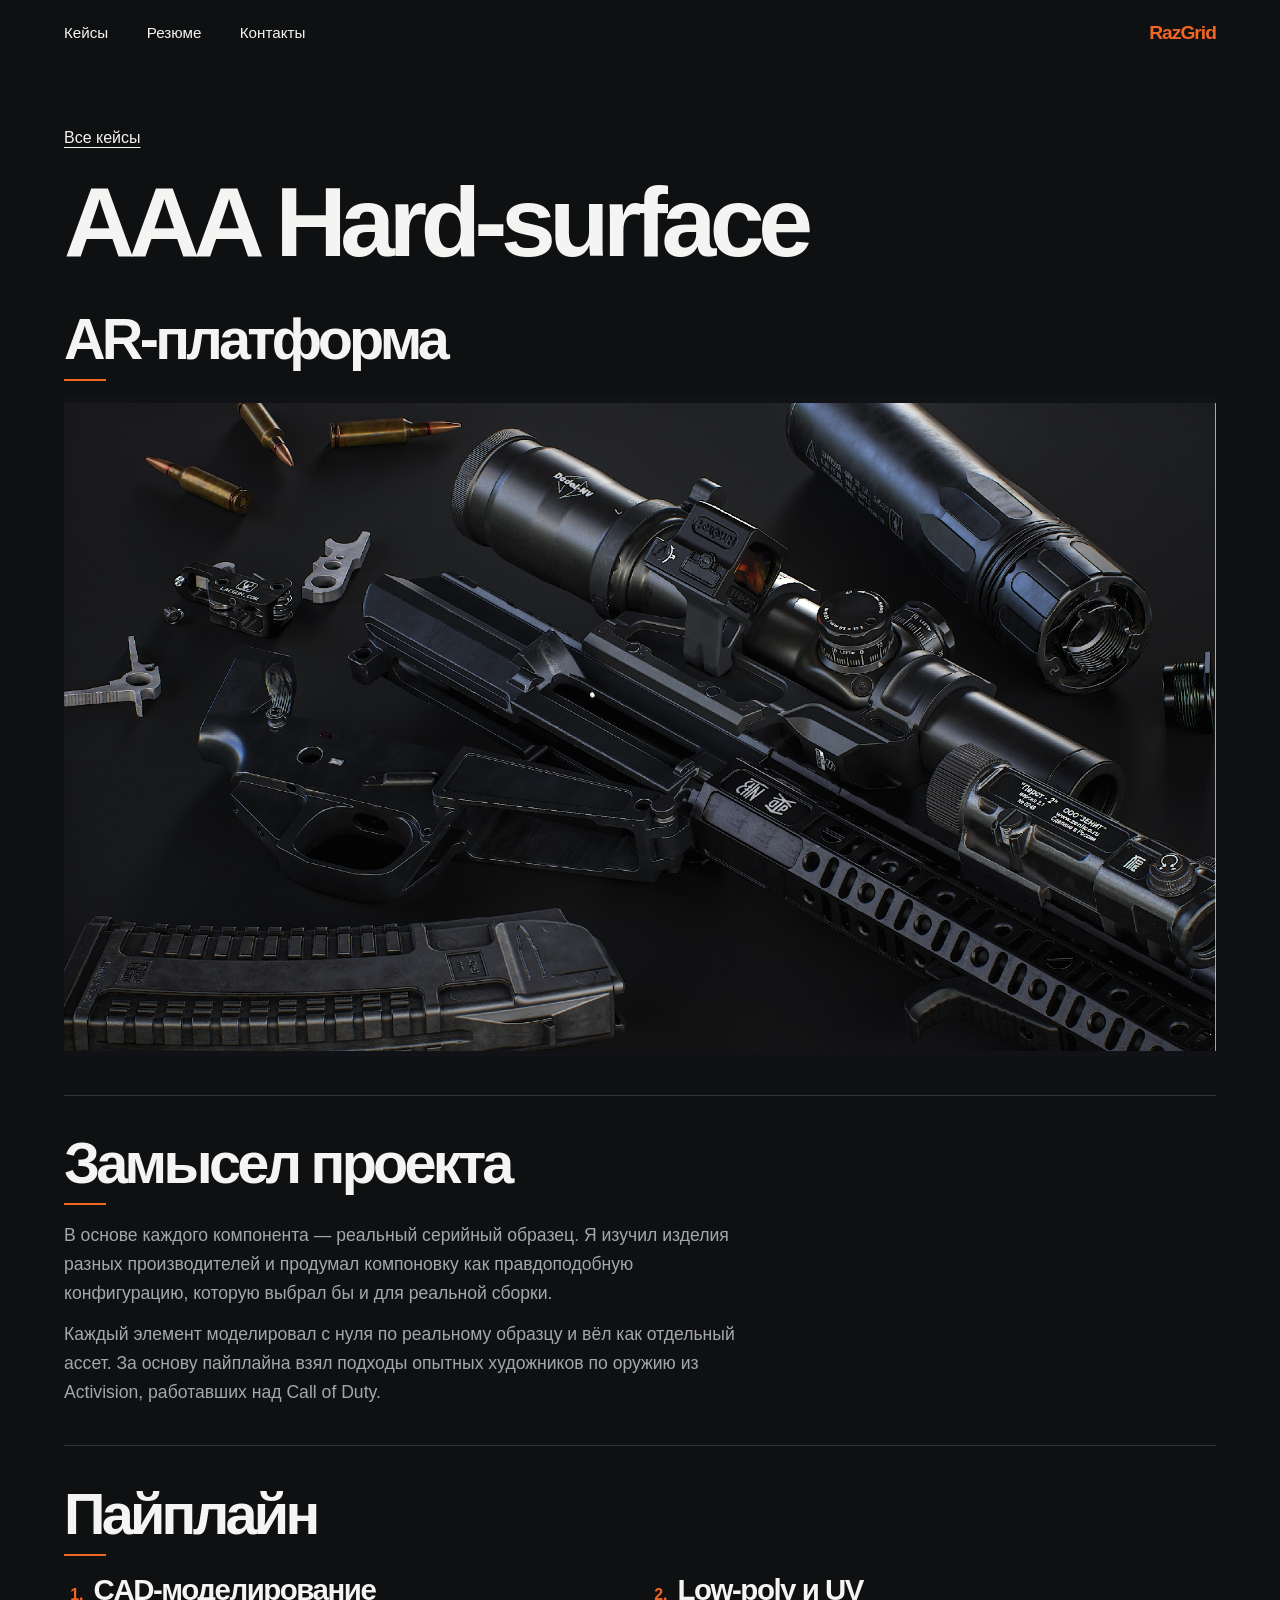
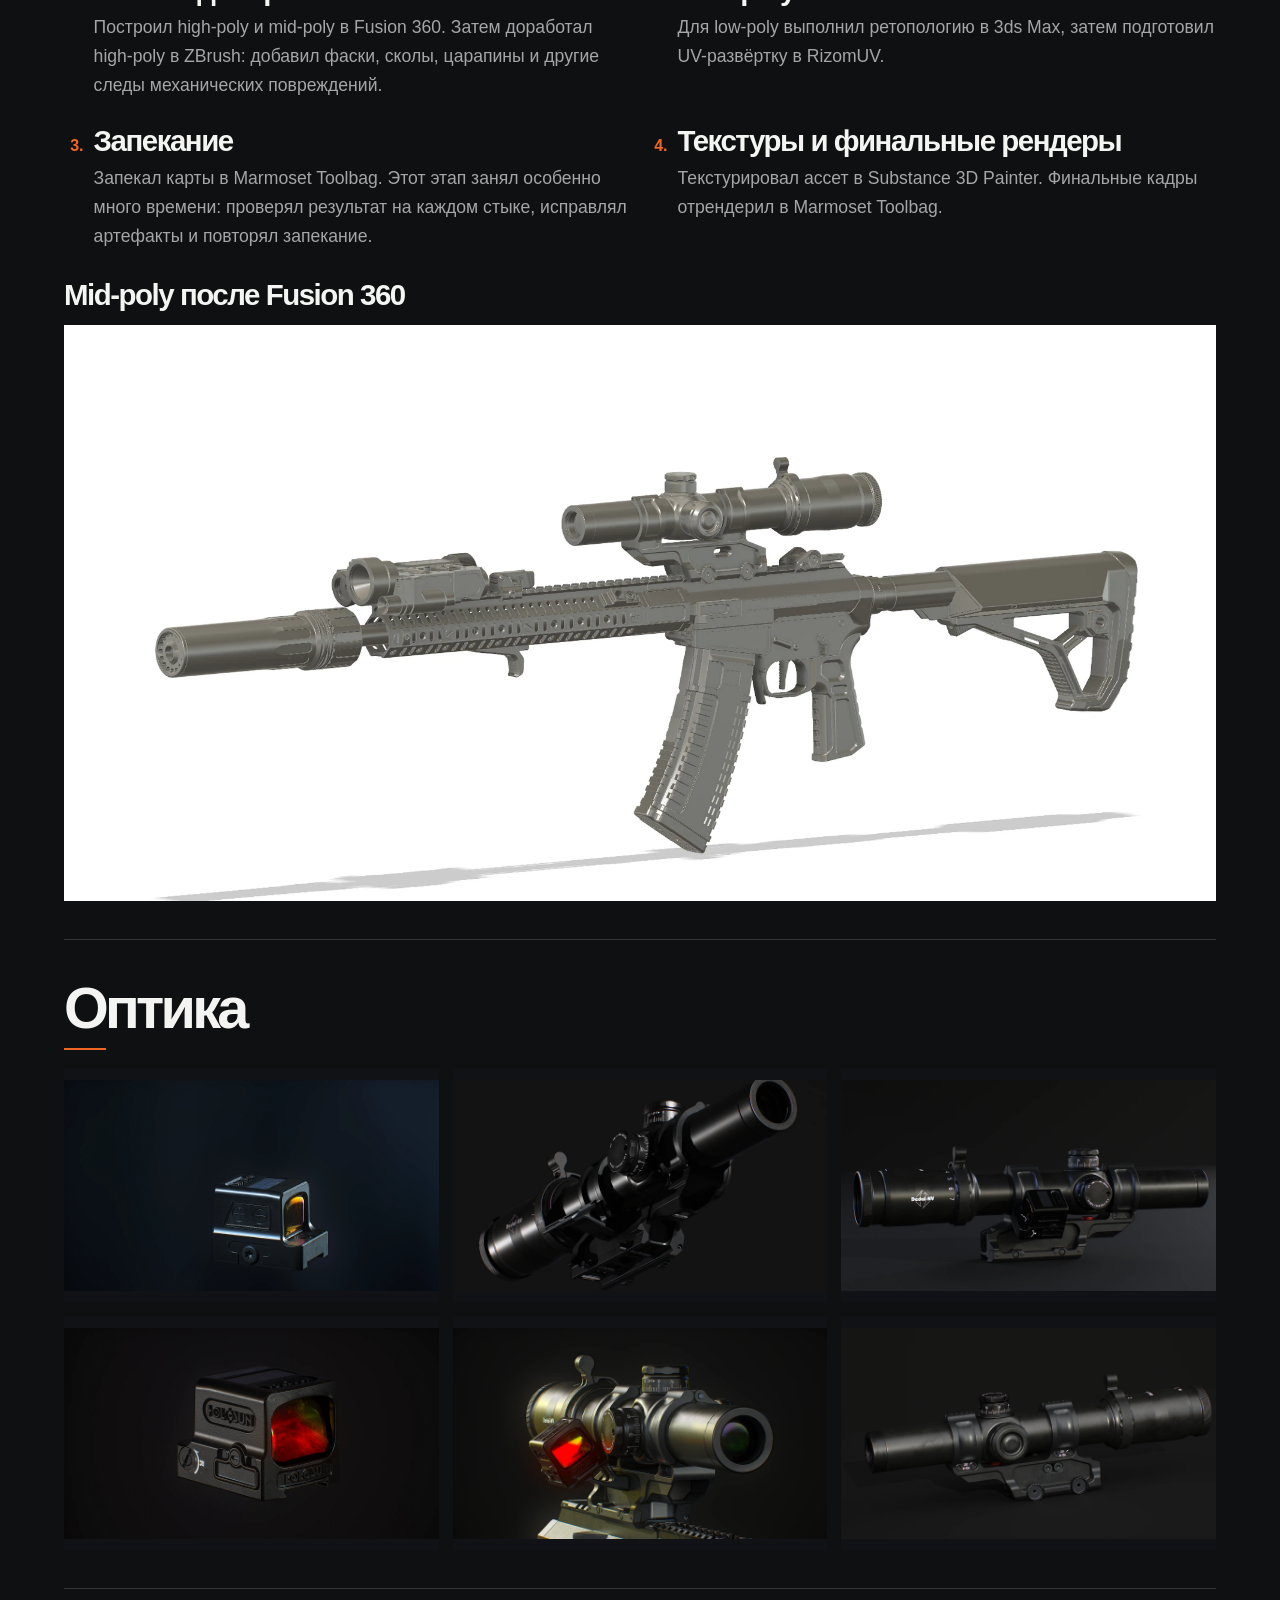
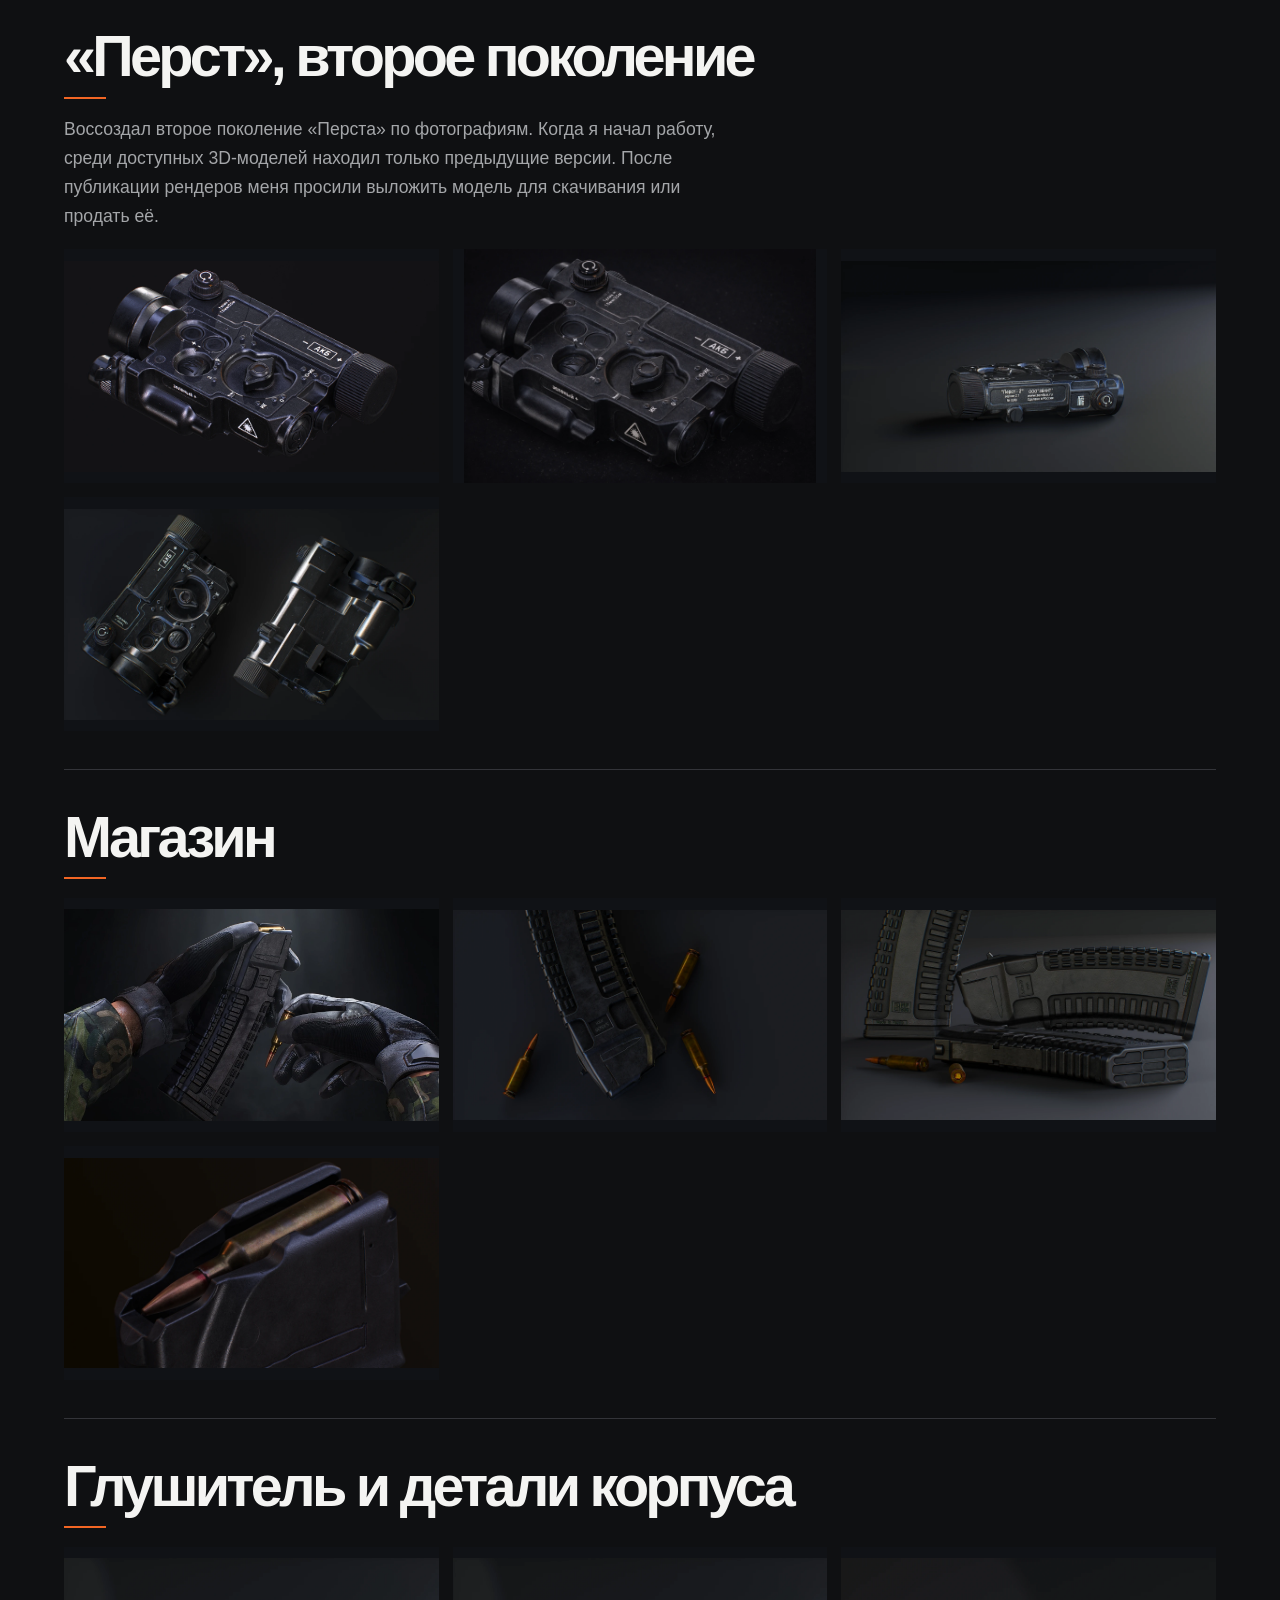
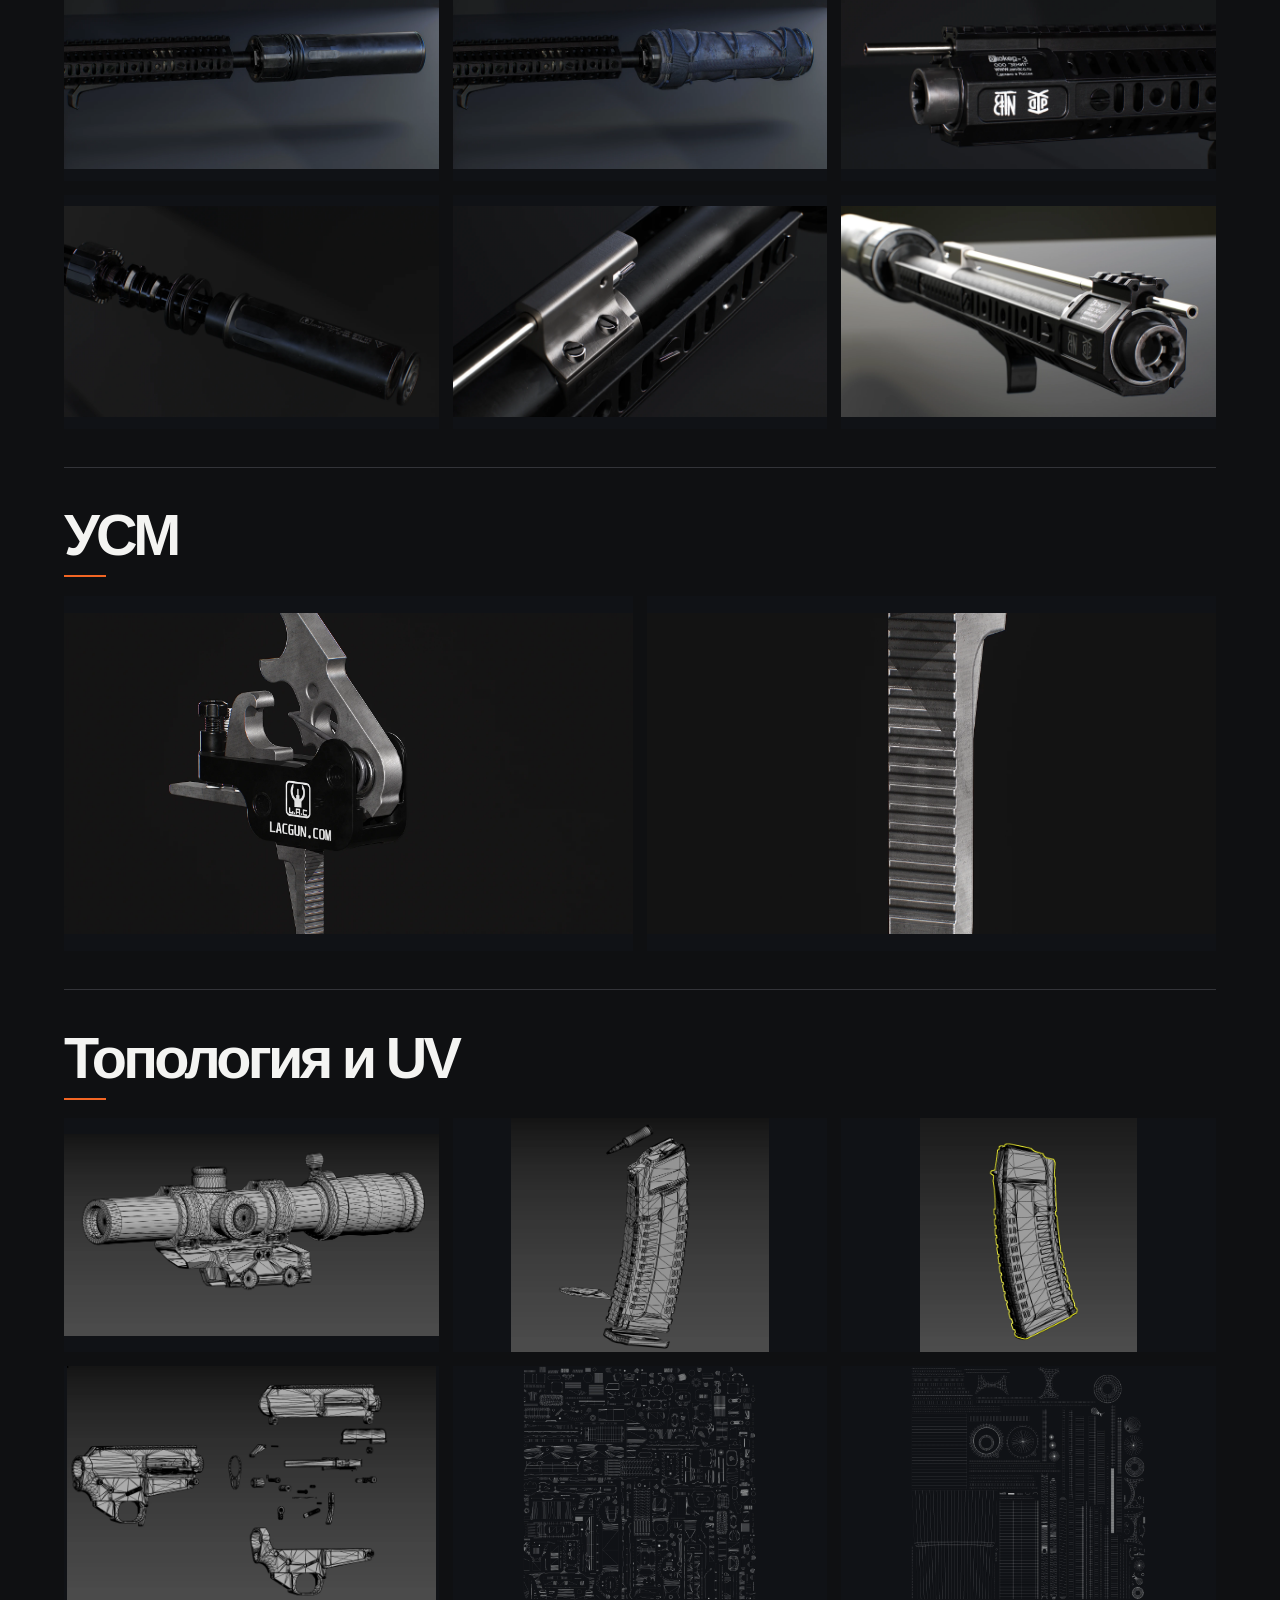
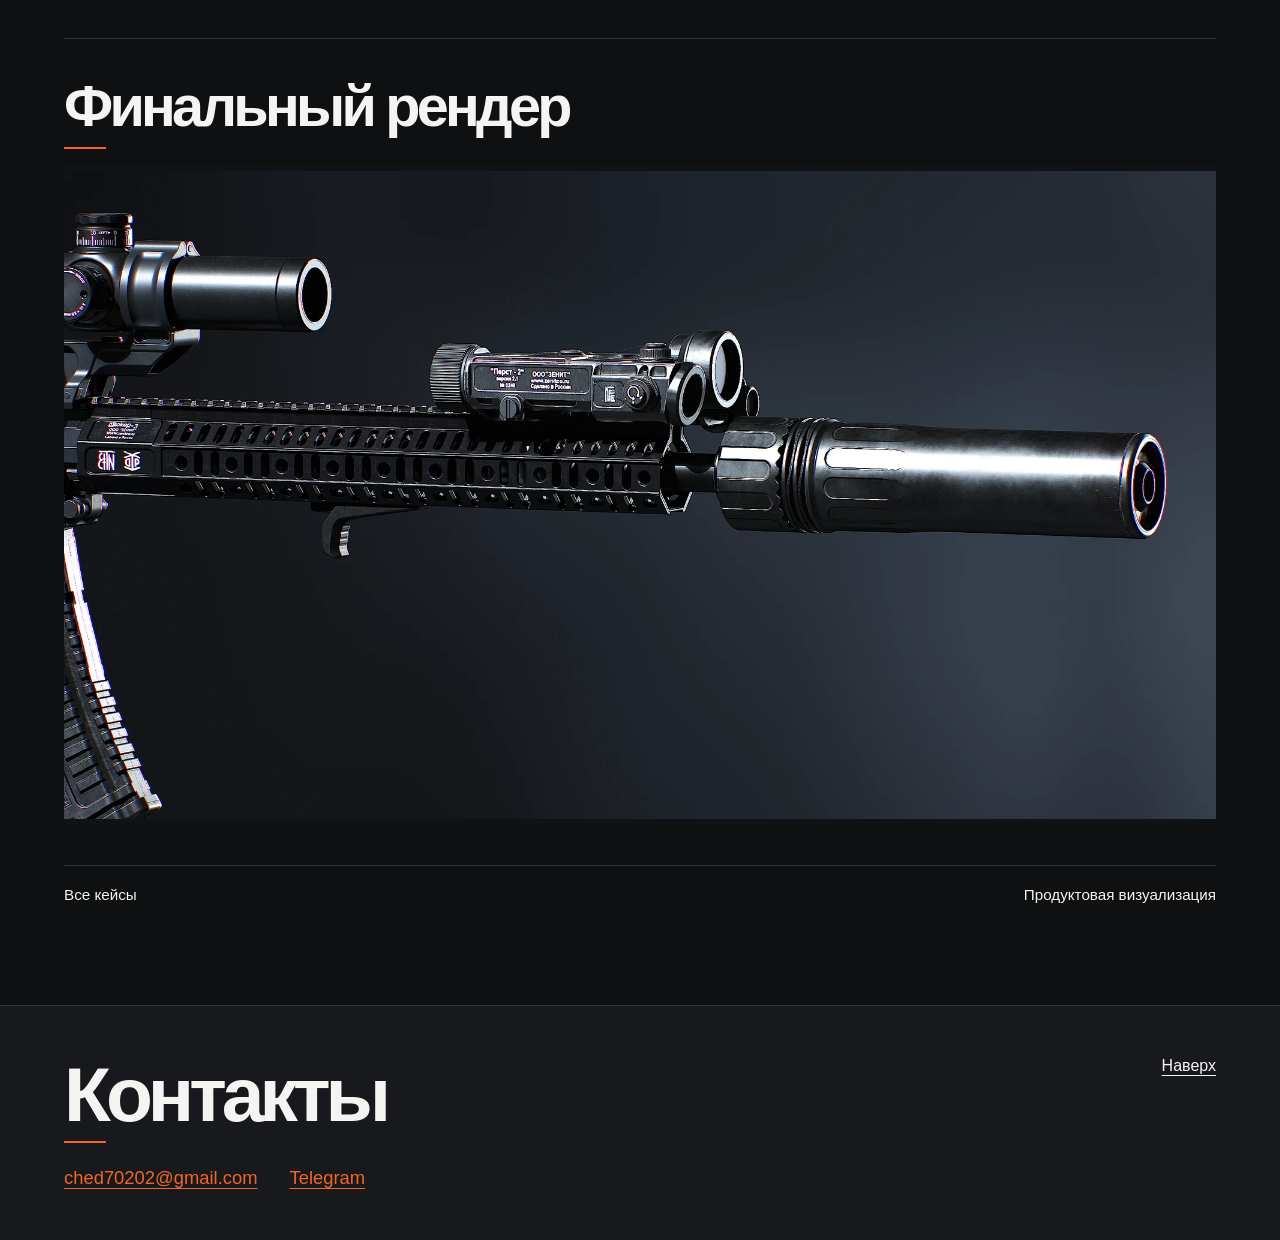
==== aaa-hard-surface.html @ 5dadb6b8 "Publish RazGrid portfolio" ====
<!doctype html>
<html lang="ru">
<head>
<meta charset="utf-8">
<meta name="viewport" content="width=device-width,initial-scale=1">
<title>AAA Hard-surface — Портфолио</title>
<meta name="description" content="AR-платформа и «Перст». CAD-моделирование, ретопология, запекание, текстуры и рендер.">
<meta name="theme-color" content="#0f1012">
<meta property="og:title" content="AAA Hard-surface — Портфолио">
<meta property="og:description" content="AR-платформа и «Перст». CAD-моделирование, ретопология, запекание, текстуры и рендер.">
<meta property="og:type" content="website">
<meta property="og:image" content="https://positivejake.github.io/raz-grid-portfolio/assets/hard-surface.webp">
<link rel="stylesheet" href="./styles.css?v=20261116-gallery">
<script defer src="./gallery.js?v=20261116-gallery"></script>
</head>
<body>
<a class="skip" href="#main">К содержимому</a>
<header class="top" id="top">
  <nav aria-label="Навигация"><a href="./#work">Кейсы</a><a href="./resume.html">Резюме</a><a href="./#contact">Контакты</a></nav>
  <a href="./" class="brand">RazGrid</a>
</header>
<main id="main" class="section inner-page aaa-case">
  <a class="back-link" href="./#work">Все кейсы</a>
  <h1 class="page-title">AAA Hard-surface</h1>
  <section class="case-project">
    <h2>AR-платформа</h2>
    <a class="case-cover" href="./assets/cover-original.png" data-zoom><img src="./assets/cover-original.png" alt="Общий рендер игрового ассета AR-платформы" width="2001" height="1125" fetchpriority="high"></a>
  </section>
  <section class="case-project aaa-copy">
    <h2>Замысел проекта</h2>
    <p>В основе каждого компонента — реальный серийный образец. Я изучил изделия разных производителей и продумал компоновку как правдоподобную конфигурацию, которую выбрал бы и для реальной сборки.</p>
    <p>Каждый элемент моделировал с нуля по реальному образцу и вёл как отдельный ассет. За основу пайплайна взял подходы опытных художников по оружию из Activision, работавших над Call of Duty.</p>
  </section>
  <section class="case-project aaa-copy">
    <h2>Пайплайн</h2>
    <ol class="aaa-pipeline">
      <li><h3>CAD-моделирование</h3><p>Построил high-poly и mid-poly в Fusion 360. Затем доработал high-poly в ZBrush: добавил фаски, сколы, царапины и другие следы механических повреждений.</p></li>
      <li><h3>Low-poly и UV</h3><p>Для low-poly выполнил ретопологию в 3ds Max, затем подготовил UV-развёртку в RizomUV.</p></li>
      <li><h3>Запекание</h3><p>Запекал карты в Marmoset Toolbag. Этот этап занял особенно много времени: проверял результат на каждом стыке, исправлял артефакты и повторял запекание.</p></li>
      <li><h3>Текстуры и финальные рендеры</h3><p>Текстурировал ассет в Substance 3D Painter. Финальные кадры отрендерил в Marmoset Toolbag.</p></li>
    </ol>
  <div class="aaa-stage">
    <h3>Mid-poly после Fusion 360</h3>
    <a href="./assets/aaa-midpoly.webp" class="case-cover" data-zoom><img src="./assets/aaa-midpoly.webp" width="1920" height="961" loading="lazy" alt="Mid-poly игрового ассета после моделирования в Fusion 360"></a>
  </div>
  </section>
  <section class="case-project aaa-gallery">
    <h2>Оптика</h2>
    <div class="aaa-frames">
      <a href="./assets/aaa-optic-detail.webp" data-zoom><img src="./assets/aaa-optic-detail.webp" width="1920" height="1080" loading="lazy" alt="Коллиматор крупным планом, ракурс со стороны кнопок"></a>
          <a href="./assets/aaa-03.webp" data-zoom><img src="./assets/aaa-03.webp" width="1600" height="900" loading="lazy" alt="Оптика в ракурсе три четверти"></a>
          <a href="./assets/aaa-04.webp" data-zoom><img src="./assets/aaa-04.webp" width="1600" height="900" loading="lazy" alt="Вид оптики сбоку"></a>
          <a href="./assets/aaa-05.webp" data-zoom><img src="./assets/aaa-05.webp" width="1600" height="900" loading="lazy" alt="Коллиматор крупным планом"></a>
          <a href="./assets/aaa-06.webp" data-zoom><img src="./assets/aaa-06.webp" width="1600" height="900" loading="lazy" alt="Оптика на модели"></a>
          <a href="./assets/aaa-07.webp" data-zoom><img src="./assets/aaa-07.webp" width="1600" height="900" loading="lazy" alt="Противоположная сторона оптики"></a>
    </div>
  </section>
  <section class="case-project aaa-gallery">
    <h2>«Перст», второе поколение</h2>
    <p>Воссоздал второе поколение «Перста» по фотографиям. Когда я начал работу, среди доступных 3D-моделей находил только предыдущие версии. После публикации рендеров меня просили выложить модель для скачивания или продать её.</p>
    <div class="aaa-frames">
      <a href="./assets/aaa-perst-detail.webp" data-zoom><img src="./assets/aaa-perst-detail.webp" width="1920" height="1080" loading="lazy" alt="«Перст» второго поколения крупным планом"></a>
          <a href="./assets/aaa-13.webp" data-zoom><img src="./assets/aaa-13.webp" width="1536" height="1024" loading="lazy" alt="Крупный план прибора «Перст»"></a>
          <a href="./assets/aaa-11.webp" data-zoom><img src="./assets/aaa-11.webp" width="1600" height="900" loading="lazy" alt="Общий вид прибора «Перст»"></a>
          <a href="./assets/aaa-12.webp" data-zoom><img src="./assets/aaa-12.webp" width="1600" height="900" loading="lazy" alt="Два ракурса прибора «Перст»"></a>
    </div>
  </section>
  <section class="case-project aaa-gallery">
    <h2>Магазин</h2>
    <div class="aaa-frames">
          <a href="./assets/aaa-14.webp" data-zoom><img src="./assets/aaa-14.webp" width="1360" height="768" loading="lazy" alt="Магазин в игровом ракурсе"></a>
          <a href="./assets/aaa-15.webp" data-zoom><img src="./assets/aaa-15.webp" width="1600" height="900" loading="lazy" alt="Магазин в предметном ракурсе"></a>
          <a href="./assets/aaa-16.webp" data-zoom><img src="./assets/aaa-16.webp" width="1600" height="900" loading="lazy" alt="Несколько ракурсов магазина"></a>
          <a href="./assets/aaa-17.webp" data-zoom><img src="./assets/aaa-17.webp" width="1600" height="900" loading="lazy" alt="Крупный план верхней части магазина"></a>
    </div>
  </section>
  <section class="case-project aaa-gallery">
    <h2>Глушитель и детали корпуса</h2>
    <div class="aaa-frames">
          <a href="./assets/aaa-20.webp" data-zoom><img src="./assets/aaa-20.webp" width="1600" height="900" loading="lazy" alt="Рендер глушителя"></a>
          <a href="./assets/aaa-21.webp" data-zoom><img src="./assets/aaa-21.webp" width="1600" height="900" loading="lazy" alt="Глушитель с тканевым чехлом"></a>
          <a href="./assets/aaa-22.webp" data-zoom><img src="./assets/aaa-22.webp" width="1600" height="900" loading="lazy" alt="Детали цевья и маркировка"></a>
          <a href="./assets/aaa-23.webp" data-zoom><img src="./assets/aaa-23.webp" width="1600" height="900" loading="lazy" alt="Детали глушителя крупным планом"></a>
          <a href="./assets/aaa-24.webp" data-zoom><img src="./assets/aaa-24.webp" width="1600" height="900" loading="lazy" alt="Фаски и крепёж"></a>
          <a href="./assets/aaa-25.webp" data-zoom><img src="./assets/aaa-25.webp" width="1600" height="900" loading="lazy" alt="Передняя часть модели"></a>
    </div>
  </section>
  <section class="case-project aaa-gallery">
    <h2>УСМ</h2>
    <div class="aaa-frames">
      <a href="./assets/aaa-usm.webp" data-zoom><img src="./assets/aaa-usm.webp" width="1920" height="1080" loading="lazy" alt="Финальный рендер 3D-модели УСМ"></a>
      <a href="./assets/aaa-usm-detail.webp" data-zoom><img src="./assets/aaa-usm-detail.webp" width="1920" height="1080" loading="lazy" alt="Макрорендер поверхности 3D-модели УСМ"></a>
    </div>
  </section>
  <section class="case-project aaa-gallery">
    <h2>Топология и UV</h2>
    <div class="aaa-frames">
          <a href="./assets/aaa-08.webp" data-zoom><img src="./assets/aaa-08.webp" width="1600" height="862" loading="lazy" alt="Сетка оптики"></a>
          <a href="./assets/aaa-18.webp" data-zoom><img src="./assets/aaa-18.webp" width="1256" height="1145" loading="lazy" alt="Сетка магазина сбоку"></a>
          <a href="./assets/aaa-19.webp" data-zoom><img src="./assets/aaa-19.webp" width="1048" height="1136" loading="lazy" alt="Сетка магазина в другом ракурсе"></a>
          <a href="./assets/aaa-26.webp" data-zoom><img src="./assets/aaa-26.webp" width="1600" height="1016" loading="lazy" alt="Сетка корпуса и отдельных деталей"></a>
          <a href="./assets/aaa-09.webp" data-zoom><img src="./assets/aaa-09.webp" width="1600" height="1600" loading="lazy" alt="UV-атлас модели"></a>
          <a href="./assets/aaa-10.webp" data-zoom><img src="./assets/aaa-10.webp" width="1600" height="1600" loading="lazy" alt="Второй вид UV-развёртки"></a>
    </div>
  </section>
  <section class="case-project">
    <h2>Финальный рендер</h2>
    <a href="./assets/aaa-final.webp" class="case-cover" data-zoom><img src="./assets/aaa-final.webp" width="1920" height="1080" loading="lazy" alt="Финальный рендер AR-платформы в сборе"></a>
  </section>
      <nav class="case-pagination" aria-label="Другие кейсы"><a href="./#work">Все кейсы</a><a href="./product-visualization.html">Продуктовая визуализация</a></nav>
    </main>
<footer id="contact">
  <div class="footer-inner">
    <h2>Контакты</h2>
    <div class="contact-links"><a href="mailto:ched70202@gmail.com">ched70202@gmail.com</a><a href="https://t.me/Raz_Grid">Telegram</a></div>
    <a class="to-top" href="#top">Наверх</a>
  </div>
</footer>
<dialog id="viewer" aria-label="Просмотр работы">
  <form method="dialog"><button type="submit" aria-label="Закрыть" autofocus>×</button></form>
  <img alt="">
  <div class="viewer-controls" role="group" aria-label="Листание изображений">
    <button type="button" data-viewer-step="-1" aria-label="Предыдущее изображение"><span aria-hidden="true">←</span></button>
    <output class="viewer-count" aria-live="polite" aria-atomic="true"></output>
    <button type="button" data-viewer-step="1" aria-label="Следующее изображение"><span aria-hidden="true">→</span></button>
  </div>
</dialog>
</body>
</html>
---- styles.css ----
@font-face{font-family:Inter;src:local("Inter")}
:root{--ink:#0f1012;--paper:#f4f4f2;--line:#333439;--signal:#f26624;--signal-hover:#ff854e;--muted:#a4a6a9;--panel:#18191c;--max:1390px}
*,*::before,*::after{box-sizing:border-box}
html{scroll-behavior:smooth}
body{margin:0;background:var(--ink);color:var(--paper);font-family:Inter,Arial,sans-serif}
h1,h2,h3,p,figure,dl,dd{margin:0}
a{color:inherit;text-underline-offset:.22em}
a:hover{text-decoration-thickness:2px}
:focus-visible{outline:3px solid var(--signal);outline-offset:5px}
img{display:block;max-width:100%}
.skip{position:absolute;z-index:5;top:1rem;left:1rem;padding:1rem;background:var(--signal);color:var(--ink);transform:translateY(-200%)}
.skip:focus{transform:none}
.top{max-width:var(--max);margin:auto;padding:1.35rem clamp(1rem,5vw,5rem);display:flex;align-items:center;justify-content:space-between;gap:1rem}
.brand{text-decoration:none;font-size:1.2rem;font-weight:900;letter-spacing:-.05em;white-space:nowrap}
.brand{color:var(--signal)}
nav{display:flex;gap:clamp(.8rem,3vw,2.6rem);font-size:.95rem}
nav a{text-decoration:none}
nav a:hover{text-decoration:underline}
.hero{position:relative;isolation:isolate;display:grid;align-items:end;min-height:clamp(510px,53vw,740px);background:#1c1d1b;color:white;overflow:hidden}
.hero img{position:absolute;z-index:-2;width:100%;height:100%;object-fit:cover;object-position:center 35%}
.hero::after{content:"";position:absolute;inset:0;z-index:-1;background:linear-gradient(90deg,#101210 2%,#101210ed 20%,#10121030 57%,transparent 80%)}
.hero-content{width:100%;max-width:var(--max);margin:auto auto 0;padding:3.5rem clamp(1rem,5vw,5rem)}
h1{font-size:clamp(4.5rem,11vw,10rem);line-height:.82;letter-spacing:-.08em;font-weight:900}
.hero p{margin-top:1.7rem;font-size:clamp(1.15rem,2vw,1.55rem);line-height:1.4;color:#e5e9e0}
.cta{display:inline-flex;align-items:center;padding:.8rem 1.05rem;background:var(--signal);color:var(--ink);font-weight:700;text-decoration:none}
.cta:hover{background:var(--signal-hover)}
.section{max-width:var(--max);padding:clamp(3.5rem,8vw,7rem) clamp(1rem,5vw,5rem);margin:auto}
h2::after{content:"";display:block;width:2.6rem;height:2px;margin-top:.6rem;background:var(--signal)}
h2{font-size:clamp(2.6rem,6vw,6rem);font-weight:900;line-height:.97;letter-spacing:-.065em}
.work-grid{display:grid;grid-template-columns:repeat(2,minmax(0,1fr));gap:2.6rem 1.3rem;margin-top:2.3rem}
.wide{grid-column:1/-1}
.project summary{cursor:pointer;list-style:none}
summary::-webkit-details-marker{display:none}
.art{overflow:hidden;background:#101216;aspect-ratio:16/10}
.art img{width:100%;height:100%;object-fit:cover;transition:transform .35s ease}
summary:hover .art img{transform:scale(1.035)}
.wide .art{aspect-ratio:2.35}
.product img{object-fit:contain}
.reconstruction img{object-position:50% 49%}
.project-name{display:flex;gap:1rem;align-items:center;justify-content:space-between;padding:1rem 0 .95rem;border-bottom:1px solid var(--line)}
h3{font-size:clamp(1.55rem,3.3vw,3.1rem);letter-spacing:-.05em;line-height:1.05}
.project-name p{margin-top:.45rem;color:var(--muted);line-height:1.35}
.plus{display:grid;place-items:center;flex:none;width:2.55rem;height:2.55rem;border:1px solid var(--ink);border-radius:50%;font-size:1.6rem}
.plus::before{content:"+"}
details[open] .plus::before{content:"−"}
summary:hover .plus{background:var(--signal)}
.project-body{padding-top:1.2rem}
.project-body>p{max-width:64ch;line-height:1.65}
.frames{display:grid;grid-template-columns:repeat(auto-fit,minmax(min(100%,180px),1fr));gap:1rem;margin-top:1rem}
.frames img{width:100%;height:190px;object-fit:contain;background:#101216}
.frames a{display:block}
figcaption{font-size:.86rem;line-height:1.4;color:var(--muted);margin-top:.45rem}
.about{border-top:1px solid var(--line);display:grid;grid-template-columns:1fr 1.35fr;gap:2rem}
.intro{font-size:clamp(1.2rem,2vw,1.7rem);line-height:1.4;max-width:37ch}
dl{margin-top:1.6rem}
dl div{display:grid;grid-template-columns:minmax(7rem,.7fr) 1.7fr;gap:1rem;padding:1rem 0;border-top:1px solid var(--line);line-height:1.5}
dt{font-weight:700}
dd{color:var(--muted)}
footer{background:var(--panel);color:var(--paper);border-top:1px solid var(--line)}
.footer-inner{max-width:var(--max);margin:auto;padding:3.2rem clamp(1rem,5vw,5rem);display:grid;gap:1.5rem;grid-template-columns:1fr auto;align-items:start}
.contact-links{grid-column:1;grid-row:2;display:flex;flex-wrap:wrap;gap:1rem 2rem}
.contact-links a{color:var(--signal);font-size:1.15rem}
.to-top{grid-column:2;grid-row:1}
dialog{position:fixed;padding:clamp(.55rem,2vw,1rem);background:var(--ink);border:1px solid var(--line);color:var(--paper);width:min(96vw,1200px);max-width:none;max-height:96dvh}
dialog::backdrop{background:#000d}
dialog img{margin:auto;width:100%;height:auto;max-height:min(76vh,calc(96dvh - 8.25rem));object-fit:contain}
dialog form{display:flex;justify-content:flex-end;margin-bottom:.55rem}
dialog button{display:grid;place-items:center;min-width:2.75rem;min-height:2.75rem;border:1px solid var(--line);background:var(--panel);color:var(--paper);font:inherit;font-size:1.45rem;line-height:1;cursor:pointer}
dialog button:hover{background:var(--signal);color:var(--ink)}
.viewer-controls{display:flex;justify-content:center;align-items:center;gap:clamp(.65rem,3vw,1.2rem);margin-top:.65rem}
.viewer-controls[hidden]{display:none}
.viewer-count{min-width:4.5ch;text-align:center;color:var(--muted);font-variant-numeric:tabular-nums}
@media(max-width:730px){
 .hero{min-height:620px}
 .hero img{object-position:53% 50%}
 .hero::after{background:linear-gradient(0deg,#101210 3%,#101210da 44%,#10121022 85%)}
 .hero-content{padding-bottom:2rem}
 .work-grid,.about{grid-template-columns:1fr}
 .wide .art{aspect-ratio:16/10}
}
@media(max-width:420px){nav{font-size:.83rem;gap:.65rem}.brand{font-size:1rem}.hero{min-height:550px}.footer-inner{grid-template-columns:1fr}.to-top{grid-column:1;grid-row:3}.frames img{height:165px}}
@media(prefers-reduced-motion:reduce){html{scroll-behavior:auto}.art img{transition:none}}


/* Case index and dedicated pages */
.hero img{object-position:center 45%}
.hero::after{background:linear-gradient(90deg,#101210e8,#10121080 40%,transparent 78%),linear-gradient(0deg,#10121088,transparent 68%)}
.case-links{list-style:none;margin:2.1rem 0 0;padding:0;border-top:1px solid var(--line)}
.case-links li>a{display:block;padding:1.25rem 0;border-bottom:1px solid var(--line);text-decoration:none}
.case-links li>a:hover{background:var(--panel)}
.case-links strong{display:block;font-size:clamp(1.45rem,3vw,2.8rem);line-height:1.1;letter-spacing:-.05em}
.case-links div>span{display:block;color:var(--muted);line-height:1.4;margin-top:.45rem}
.resume-link{display:inline-flex;background:var(--panel);color:var(--signal);border:1px solid var(--line);text-decoration:none;padding:.8rem 1.1rem;font-weight:700}
.resume-link:hover{background:var(--signal);color:var(--ink)}
.inner-page{padding-top:clamp(2rem,5vw,4.8rem);min-height:55vh}
.back-link{display:inline-block;margin-bottom:1.6rem}
.page-title{font-size:clamp(2.7rem,7.7vw,7rem);line-height:1;letter-spacing:-.065em;overflow-wrap:anywhere}
.case-project{margin-top:2.35rem}
.case-project+.case-project{border-top:1px solid var(--line);padding-top:2.35rem}
.case-project h2,.resume-about h2{font-size:clamp(1.85rem,4.5vw,4rem);line-height:1.05;margin-bottom:1rem}
.case-cover{background:#101216;display:grid;place-items:center}
.case-cover img{width:100%;height:min(62vw,660px);min-height:220px;object-fit:contain}
.case-copy>p,.pending{line-height:1.6;max-width:70ch;font-size:1.13rem;margin:1.25rem 0}
.case-copy .frames{grid-template-columns:repeat(auto-fit,minmax(min(100%,220px),1fr));margin-top:1.4rem}
.case-copy .frames img{height:230px}
.case-pagination{justify-content:space-between;align-items:flex-start;border-top:1px solid var(--line);margin-top:2.5rem;padding-top:1.25rem}
.case-pagination a:last-child{text-align:right}
.resume-subtitle{font-size:1.25rem;color:var(--muted);margin-top:1rem}
.resume-about{margin-top:2rem;padding-top:1.5rem}
@media(max-width:730px){.hero img{object-position:60% center}.hero::after{background:linear-gradient(0deg,#101210e8 3%,#101210bd 36%,#1012101a 80%)}}


/* AAA Hard-surface case */
.aaa-copy p,.aaa-gallery>p{max-width:70ch;line-height:1.65;color:var(--muted);margin:.75rem 0 0;font-size:1.1rem}
.aaa-pipeline{display:grid;grid-template-columns:repeat(2,minmax(0,1fr));gap:1.4rem 2.5rem;margin:0;padding-left:1.5rem}
.aaa-pipeline li{padding-left:.35rem}
.aaa-pipeline li::marker{color:var(--signal);font-weight:700}
.aaa-pipeline h3{font-size:clamp(1.3rem,2.3vw,1.85rem);line-height:1.2}
.aaa-pipeline p{margin-top:.4rem}
.aaa-frames{display:grid;grid-template-columns:repeat(auto-fit,minmax(min(100%,290px),1fr));gap:.85rem;margin-top:1.15rem}
.aaa-frames a{display:grid;aspect-ratio:16/10;background:#101216}
.aaa-frames img{width:100%;height:100%;min-height:0;object-fit:contain}
@media(max-width:660px){.aaa-pipeline{grid-template-columns:1fr}}

.aaa-stage{margin-top:1.8rem}
.aaa-stage h3{font-size:clamp(1.3rem,2.3vw,1.85rem);margin-bottom:.85rem}
.aaa-stage .case-cover img{height:auto;min-height:0;max-height:660px}


/* Product visualization */
.product-intro{display:grid;grid-template-columns:minmax(0,1fr) minmax(0,1.2fr);align-items:center;gap:clamp(1rem,4vw,4rem)}
.product-intro .product-role{color:var(--signal);font-weight:700}
.product-lead a,.product-ai a{display:block;background:var(--panel)}
.product-lead img,.product-ai img{width:100%;height:auto;max-height:640px;object-fit:contain}
.product-case .product-frames img{height:auto;max-height:420px}
.product-frames a{display:grid;place-items:center;background:var(--panel)}
.product-cutouts a{background:var(--paper)}
.product-interiors{align-items:center}
.product-ai{max-width:590px;margin-top:1.4rem}
@media(max-width:700px){.product-intro{grid-template-columns:1fr}}


/* Senior 3D Artist test */
.lamp-spec{display:grid;grid-template-columns:repeat(2,minmax(0,1fr));gap:0 2rem;margin-top:1rem}
.lamp-case .lamp-frames img{height:clamp(190px,24vw,320px)}
.lamp-frames a{background:var(--panel)}
@media(max-width:730px){.lamp-spec{grid-template-columns:1fr}}


/* Engineering case */
.engineering-intro{max-width:67ch;margin:1.25rem 0 0;color:var(--muted);font-size:clamp(1.08rem,1.9vw,1.35rem);line-height:1.6}
.engineering-case .engineering-frames{grid-template-columns:repeat(2,minmax(0,1fr))}
.engineering-frames a{background:#f5f6f8;display:grid;align-items:center;aspect-ratio:2/1}
.engineering-case .engineering-frames img{width:100%;height:100%}
@media(max-width:660px){.engineering-case .engineering-frames{grid-template-columns:1fr}}


/* Small game projects */
.case-copy .project-samples{grid-template-columns:repeat(2,minmax(0,1fr))}
.case-copy .project-samples a{display:grid;place-items:center;background:var(--panel)}
.case-copy .project-samples img{height:auto;aspect-ratio:16/10;background:transparent}
.case-copy .project-samples a:first-child{grid-column:1/-1}
.case-copy .project-samples a:first-child img{aspect-ratio:16/9;max-height:650px}
@media(max-width:620px){.case-copy .project-samples{grid-template-columns:1fr}}


.hero-actions{display:flex;flex-wrap:wrap;align-items:stretch;gap:.75rem;margin-top:1.8rem}
.hero-actions .resume-link{align-items:center}
.resume-entry{padding:1.25rem 0;border-top:1px solid var(--line)}
.resume-entry h3{font-size:clamp(1.45rem,3vw,2.15rem)}
.resume-entry p{max-width:70ch;line-height:1.6;margin:.5rem 0}
.resume-entry .resume-period{color:var(--muted)}
.resume-entry a{color:var(--signal)}
.resume-skills div{grid-template-columns:minmax(8rem,1fr) 3fr}
@media(max-width:560px){.resume-skills div{grid-template-columns:1fr;gap:.35rem}}

.resume-header{display:grid;grid-template-columns:minmax(0,1fr) minmax(180px,290px);align-items:center;gap:clamp(1rem,4vw,3rem)}
.resume-portrait{position:relative;aspect-ratio:4/5;overflow:hidden;background:var(--panel)}
.resume-portrait img{width:100%;height:100%;object-fit:cover}
@media(max-width:680px){
  .resume-header{grid-template-columns:1fr}
  .resume-portrait{width:min(100%,250px)}
}
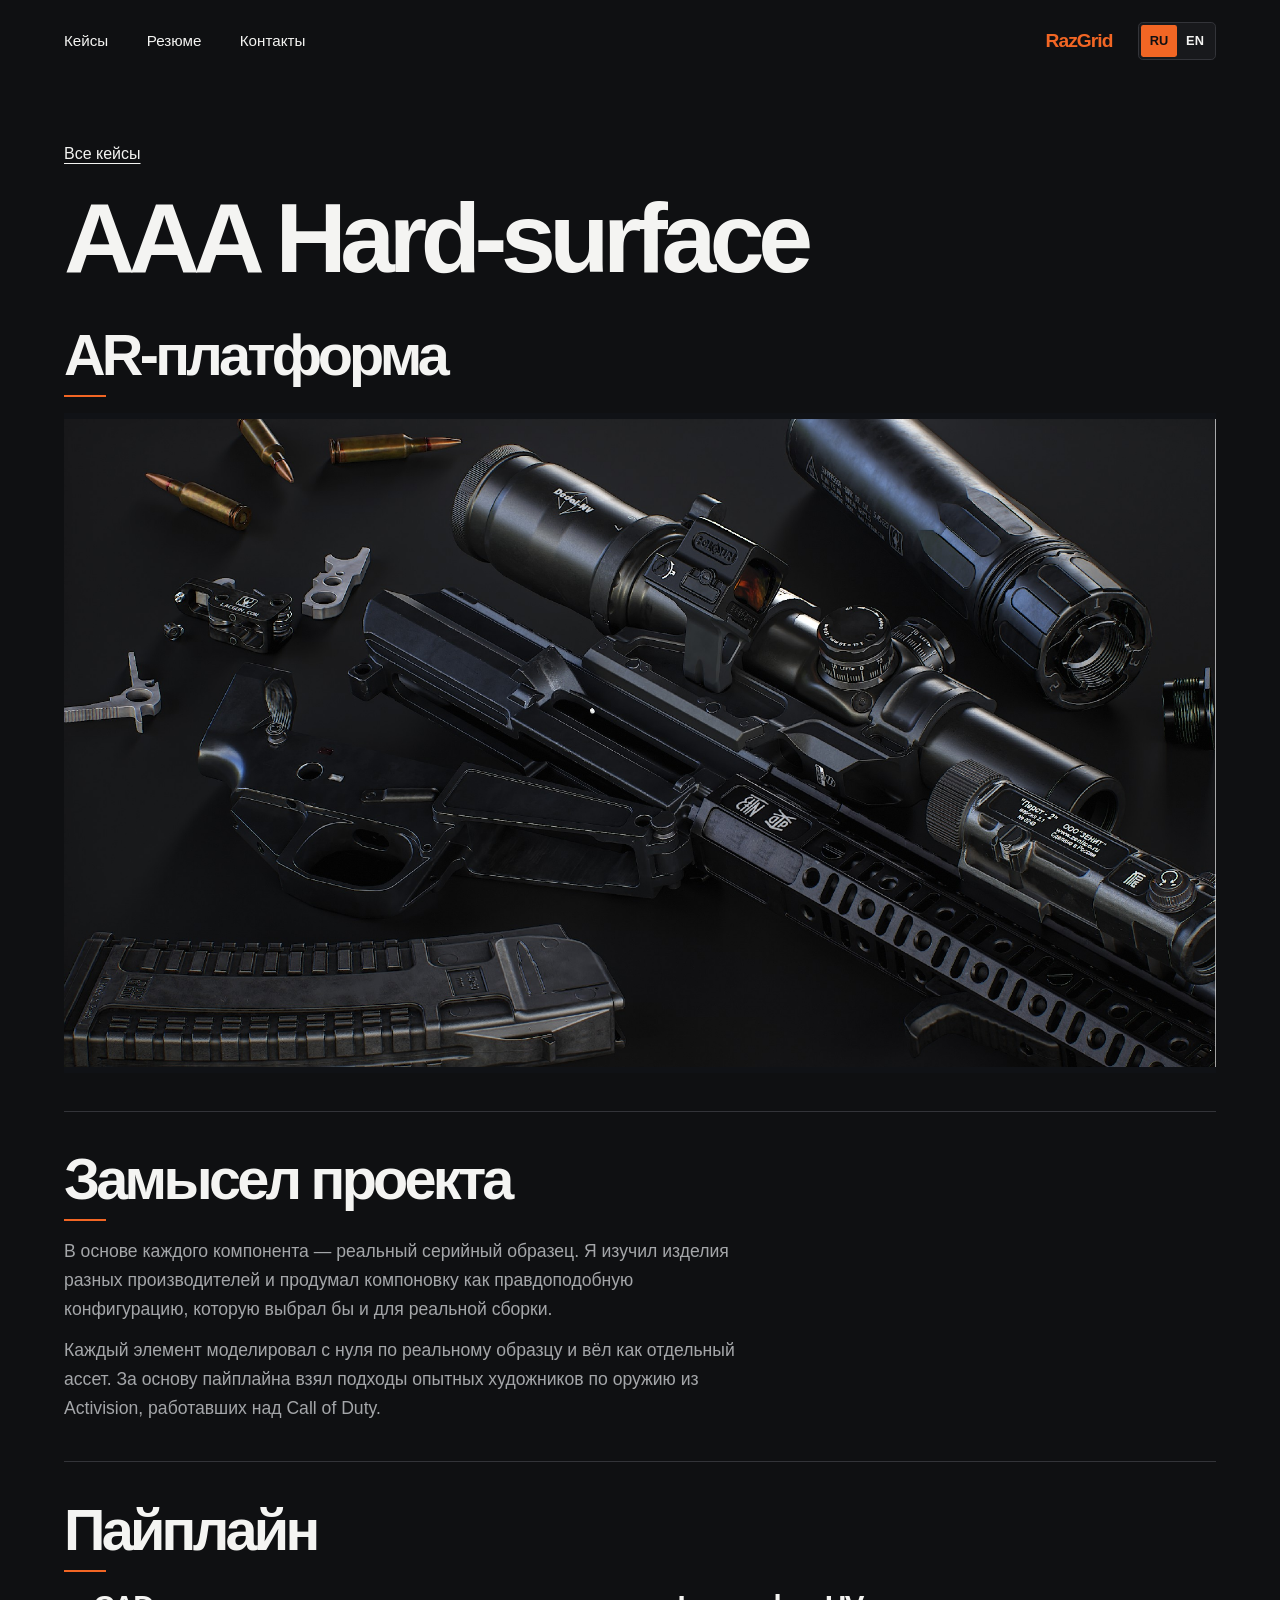
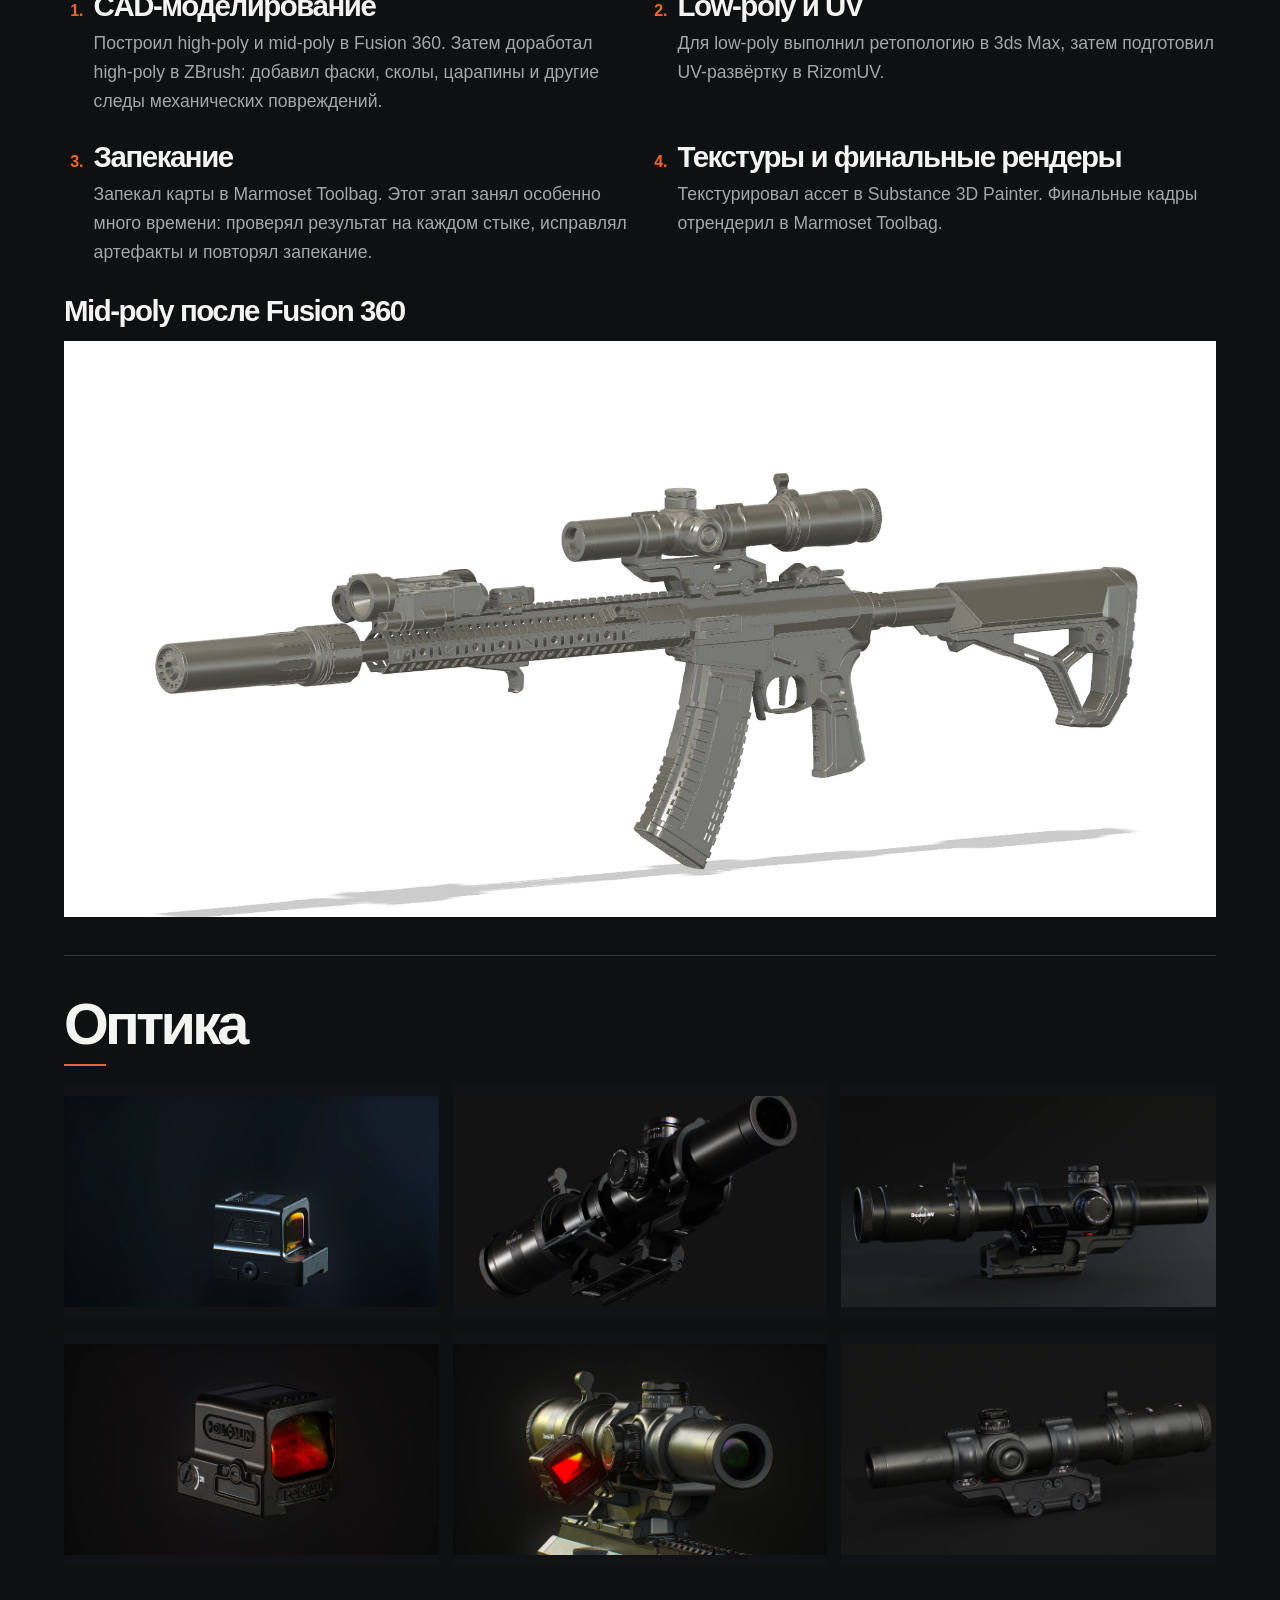
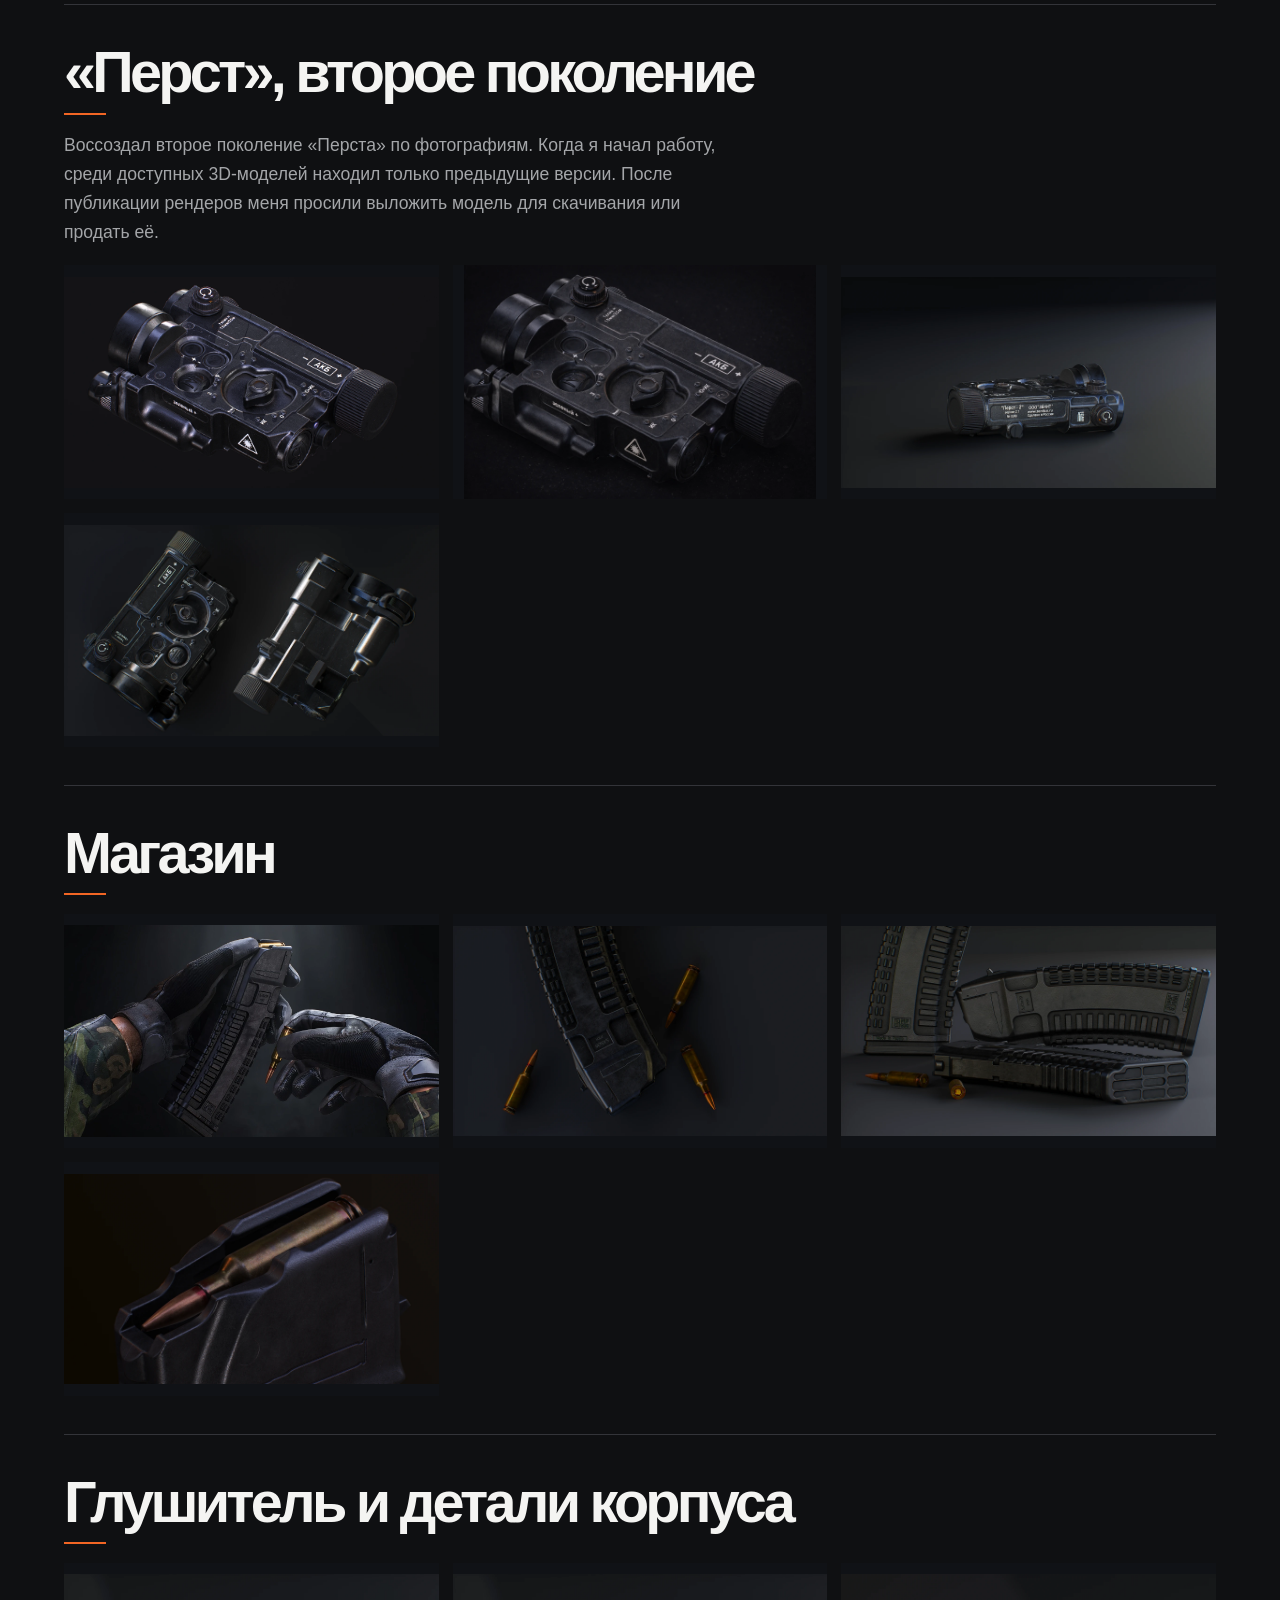
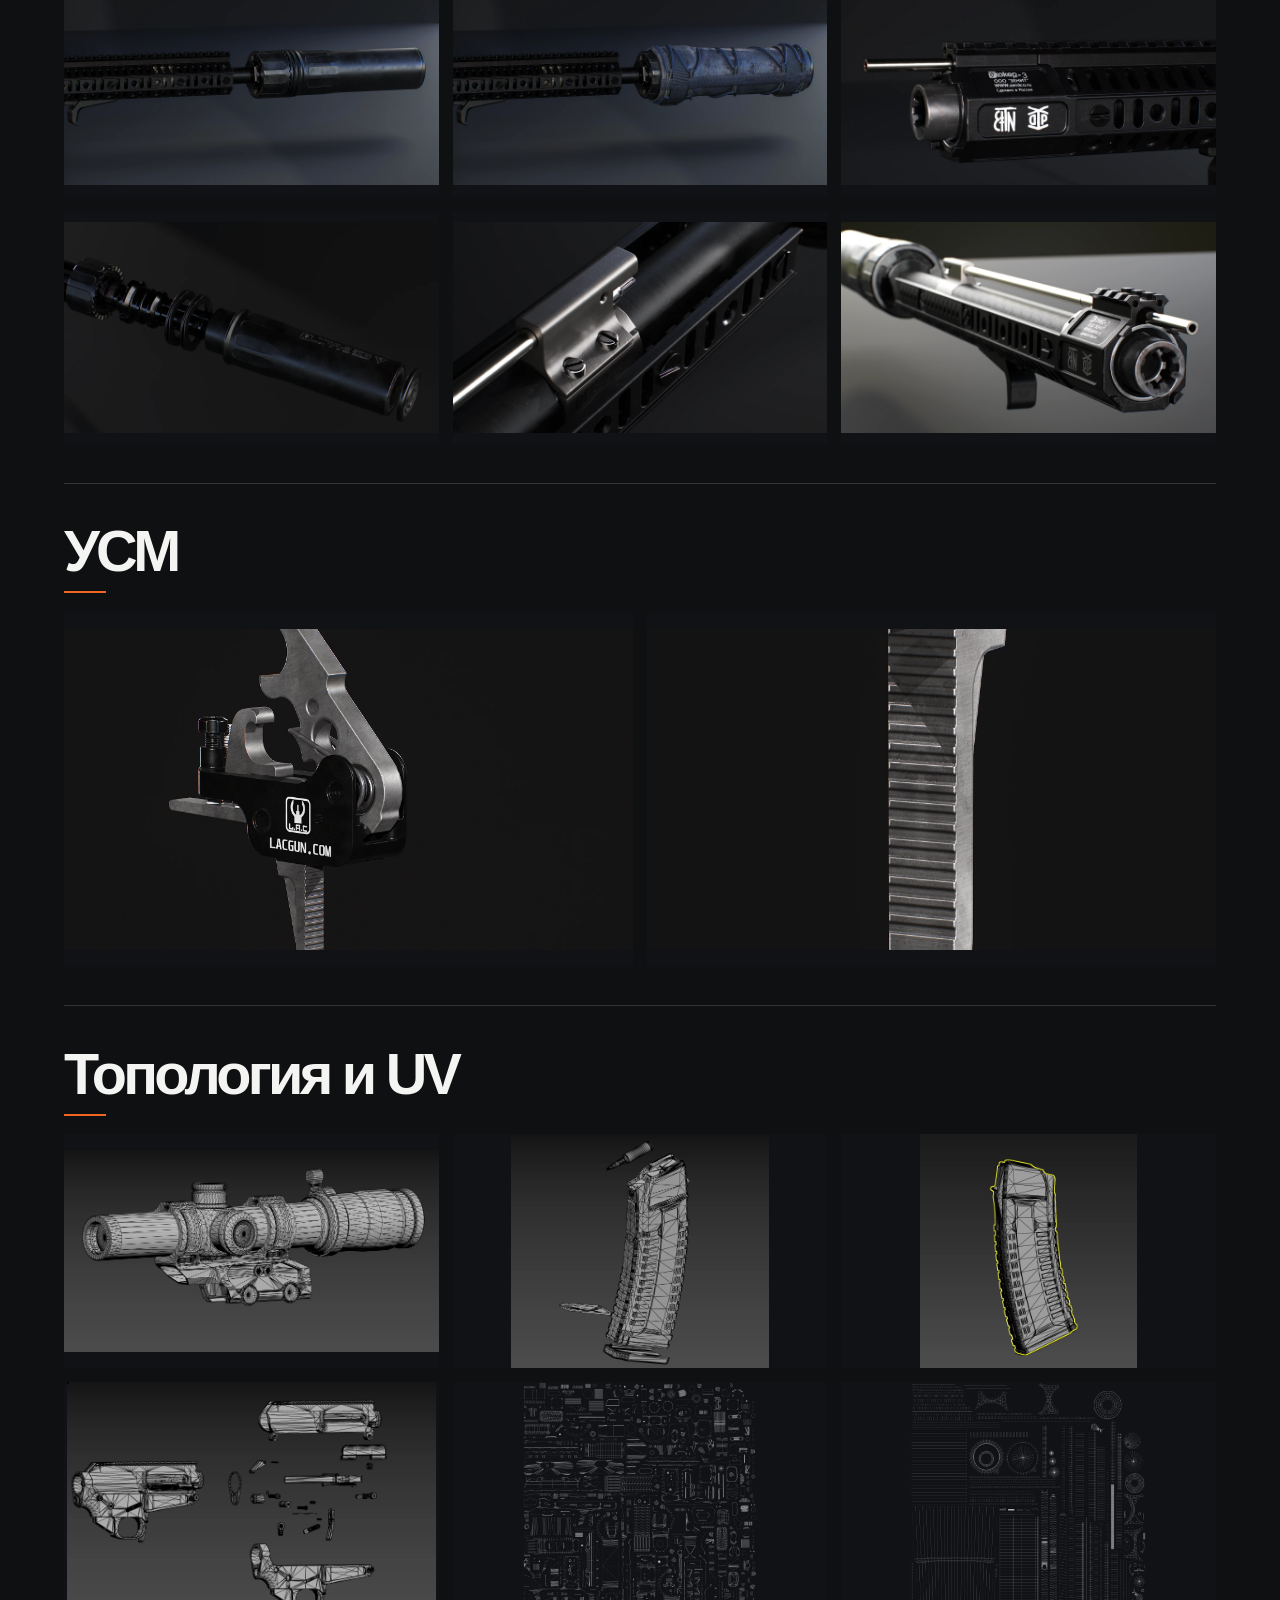
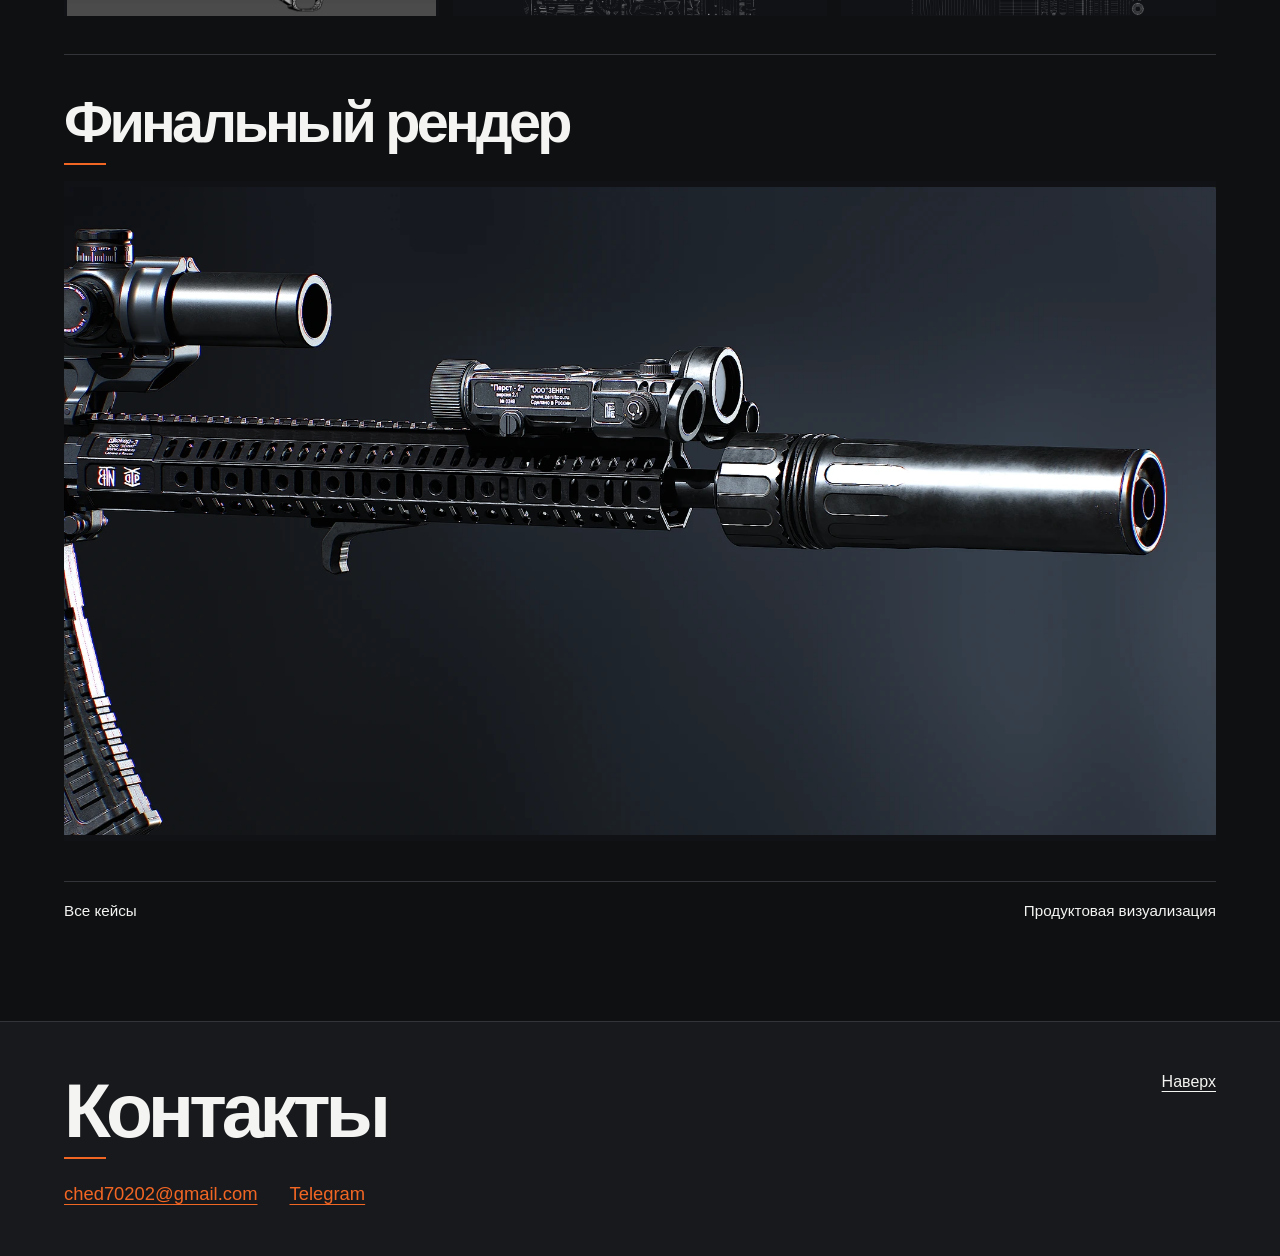
==== commit f58f960f: "Add English portfolio and language switch" ====
--- a/aaa-hard-surface.html
+++ b/aaa-hard-surface.html
@@ -10,14 +10,25 @@
 <meta property="og:description" content="AR-платформа и «Перст». CAD-моделирование, ретопология, запекание, текстуры и рендер.">
 <meta property="og:type" content="website">
 <meta property="og:image" content="https://positivejake.github.io/raz-grid-portfolio/assets/hard-surface.webp">
-<link rel="stylesheet" href="./styles.css?v=20261116-gallery">
+<link rel="stylesheet" href="./styles.css?v=20261116-languages">
 <script defer src="./gallery.js?v=20261116-gallery"></script>
+<link rel="canonical" href="https://positivejake.github.io/raz-grid-portfolio/aaa-hard-surface.html">
+<link rel="alternate" hreflang="ru" href="https://positivejake.github.io/raz-grid-portfolio/aaa-hard-surface.html">
+<link rel="alternate" hreflang="en" href="https://positivejake.github.io/raz-grid-portfolio/en/aaa-hard-surface.html">
+<link rel="alternate" hreflang="x-default" href="https://positivejake.github.io/raz-grid-portfolio/aaa-hard-surface.html">
+<meta property="og:locale" content="ru_RU">
 </head>
 <body>
 <a class="skip" href="#main">К содержимому</a>
 <header class="top" id="top">
   <nav aria-label="Навигация"><a href="./#work">Кейсы</a><a href="./resume.html">Резюме</a><a href="./#contact">Контакты</a></nav>
-  <a href="./" class="brand">RazGrid</a>
+  <div class="header-actions">
+    <a href="./" class="brand">RazGrid</a>
+    <div class="language-switch" role="group" aria-label="Язык сайта">
+      <span lang="ru" aria-current="true">RU</span>
+      <a href="./en/aaa-hard-surface.html" lang="en" hreflang="en" aria-label="Switch to English">EN</a>
+    </div>
+  </div>
 </header>
 <main id="main" class="section inner-page aaa-case">
   <a class="back-link" href="./#work">Все кейсы</a>
--- a/styles.css
+++ b/styles.css
@@ -16,6 +16,55 @@
 nav{display:flex;gap:clamp(.8rem,3vw,2.6rem);font-size:.95rem}
 nav a{text-decoration:none}
 nav a:hover{text-decoration:underline}
+
+.header-actions {
+  display: flex;
+  align-items: center;
+  flex: none;
+  gap: clamp(.75rem, 3vw, 1.6rem);
+}
+.language-switch {
+  display: inline-flex;
+  padding: 2px;
+  border: 1px solid var(--line);
+  border-radius: .3rem;
+  background: var(--panel);
+  font-size: .8rem;
+  font-weight: 700;
+}
+.language-switch > * {
+  display: grid;
+  place-items: center;
+  min-width: 2.25rem;
+  min-height: 2rem;
+  padding: .2rem .35rem;
+  border-radius: .15rem;
+}
+.language-switch [aria-current="true"] {
+  background: var(--signal);
+  color: var(--ink);
+}
+.language-switch a {
+  color: var(--paper);
+  text-decoration: none;
+}
+.language-switch a:hover {
+  background: var(--line);
+}
+@media (max-width: 480px) {
+  .top {
+    flex-wrap: wrap;
+    gap: .7rem 1rem;
+  }
+  .header-actions {
+    width: 100%;
+    justify-content: space-between;
+  }
+  .top > nav {
+    order: 1;
+    width: 100%;
+  }
+}
 .hero{position:relative;isolation:isolate;display:grid;align-items:end;min-height:clamp(510px,53vw,740px);background:#1c1d1b;color:white;overflow:hidden}
 .hero img{position:absolute;z-index:-2;width:100%;height:100%;object-fit:cover;object-position:center 35%}
 .hero::after{content:"";position:absolute;inset:0;z-index:-1;background:linear-gradient(90deg,#101210 2%,#101210ed 20%,#10121030 57%,transparent 80%)}
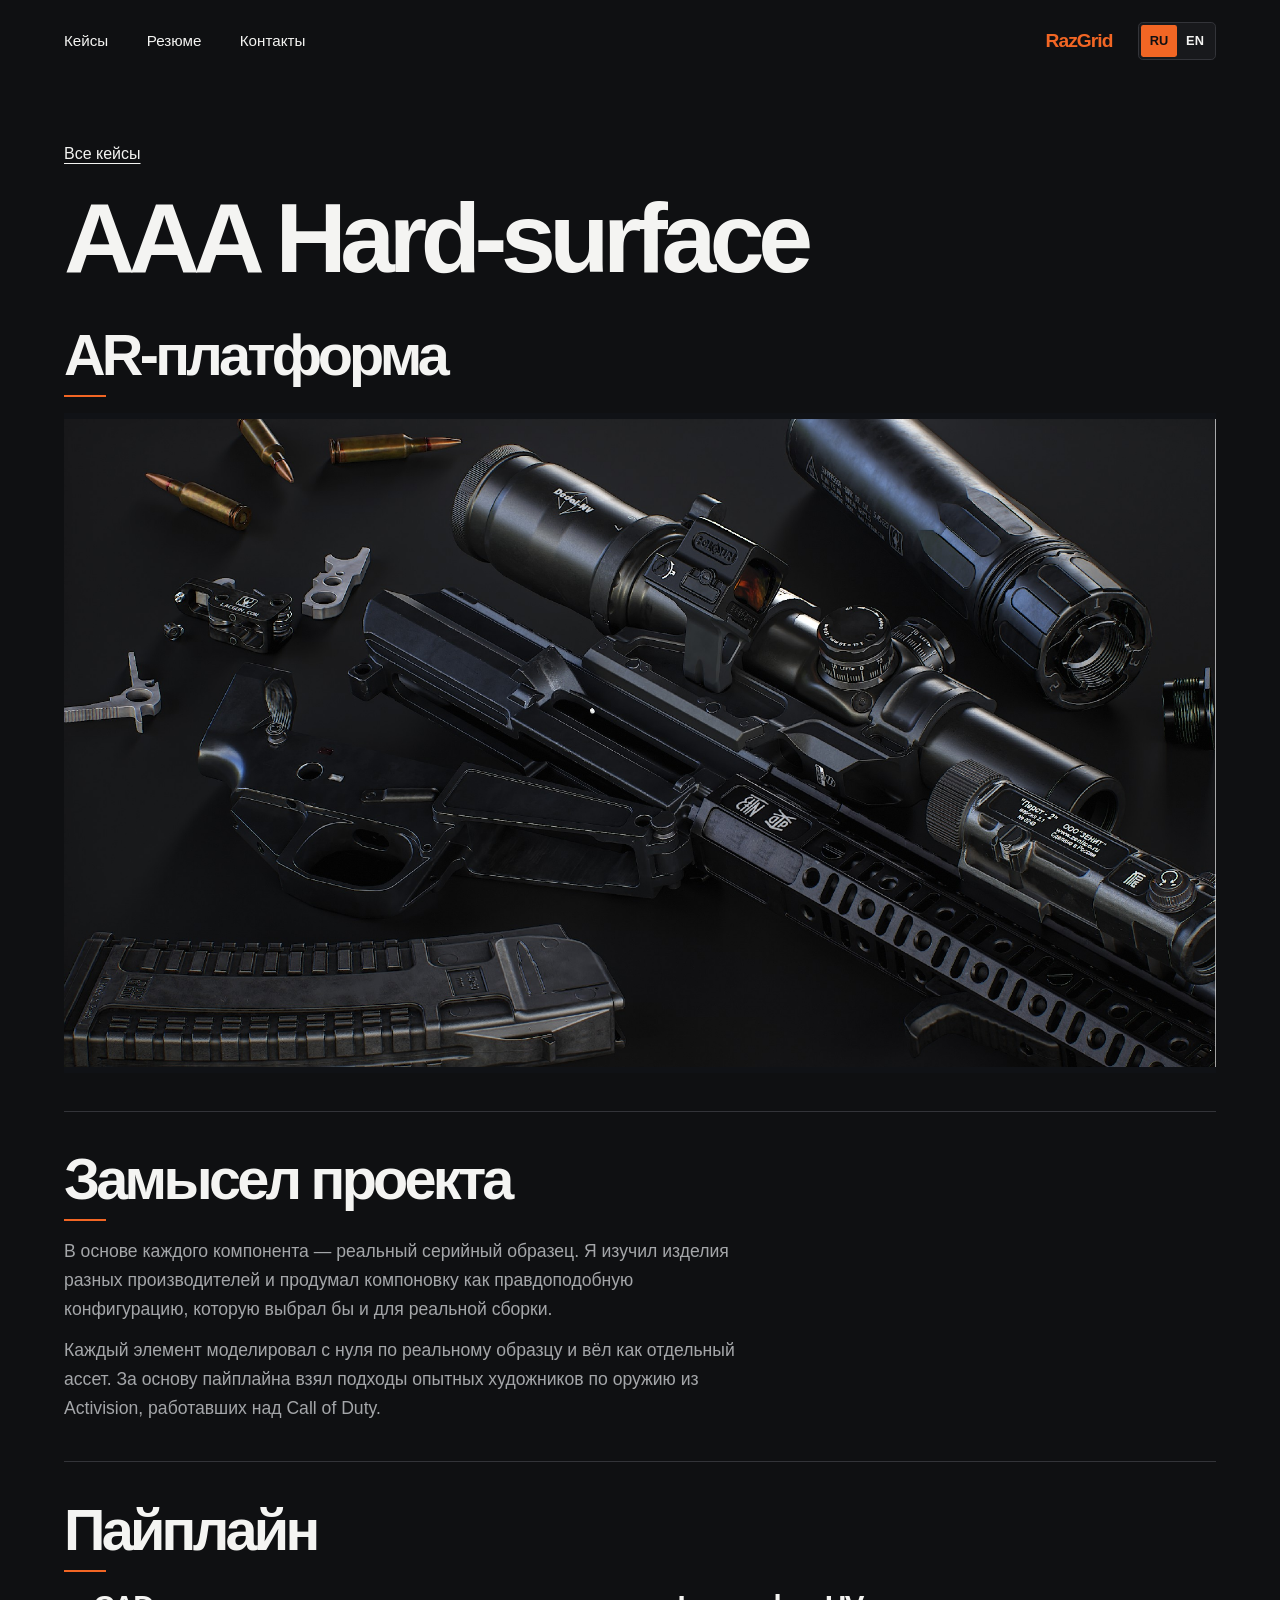
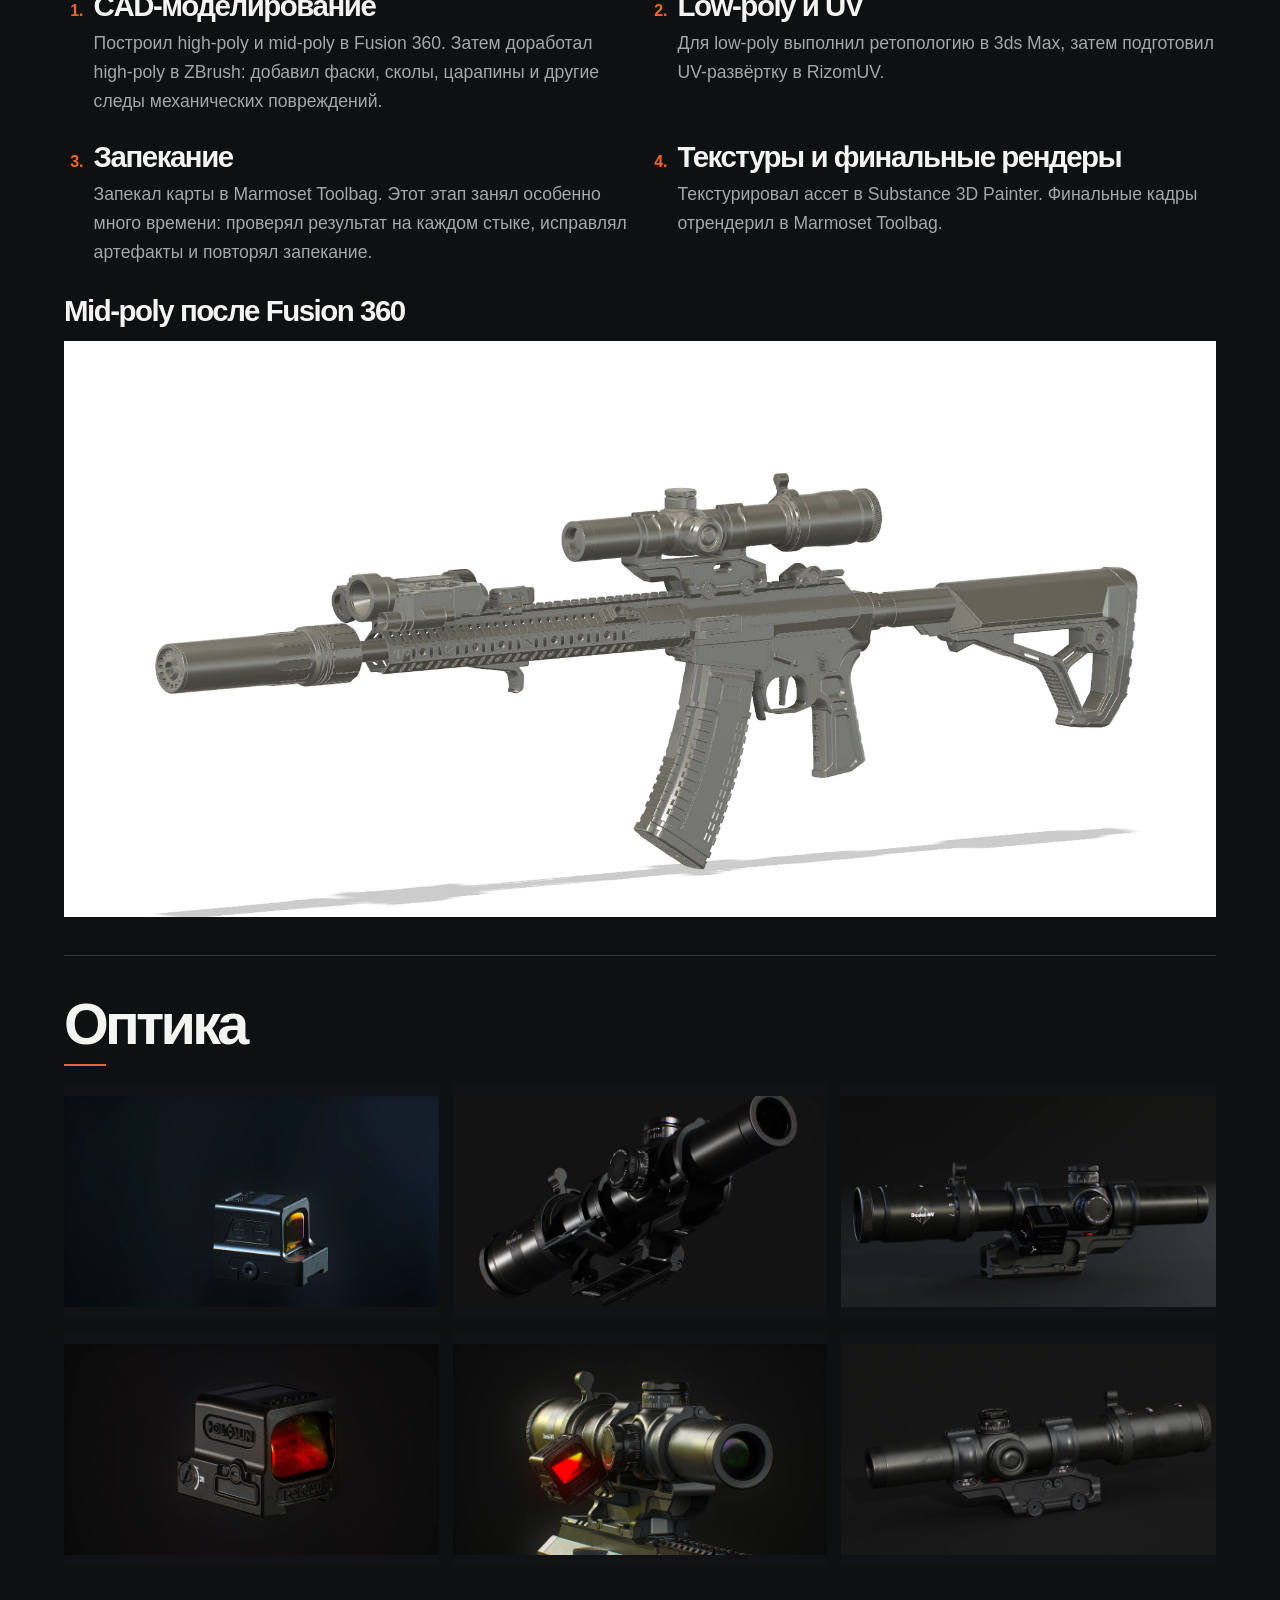
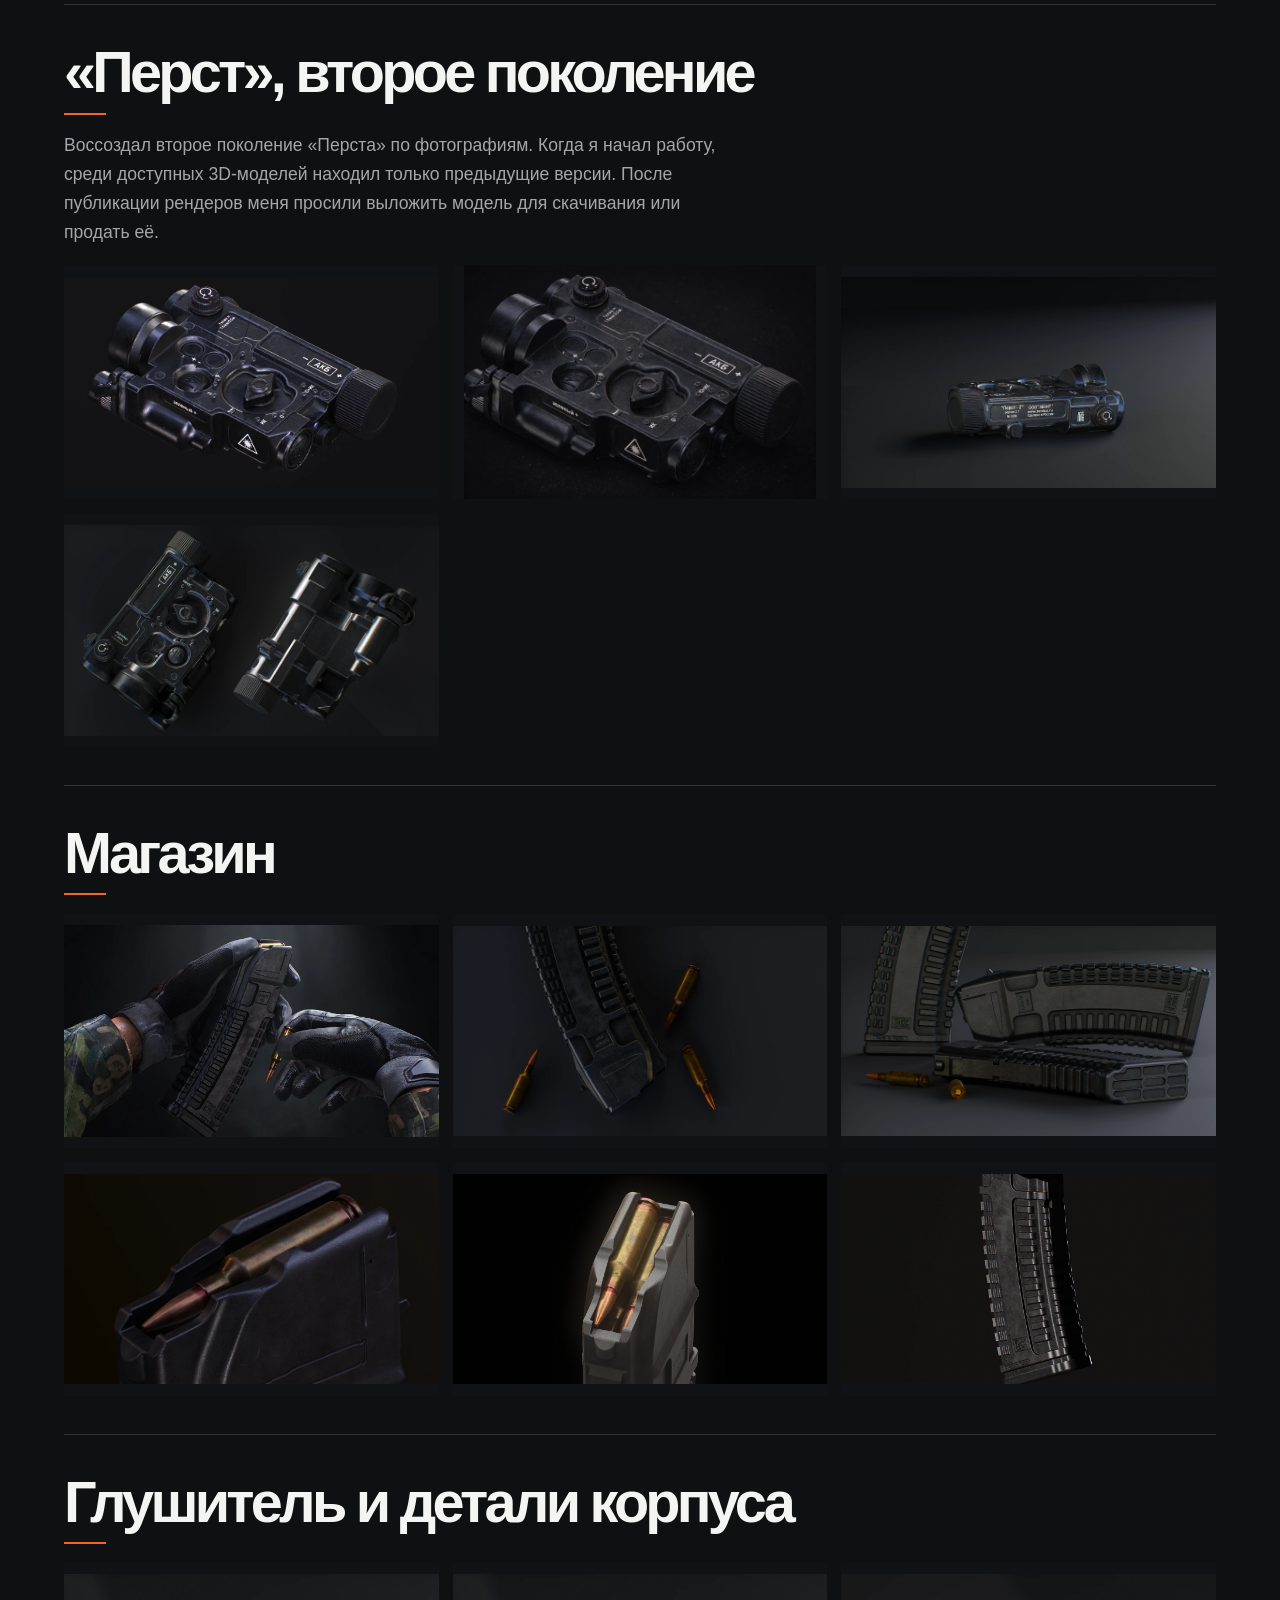
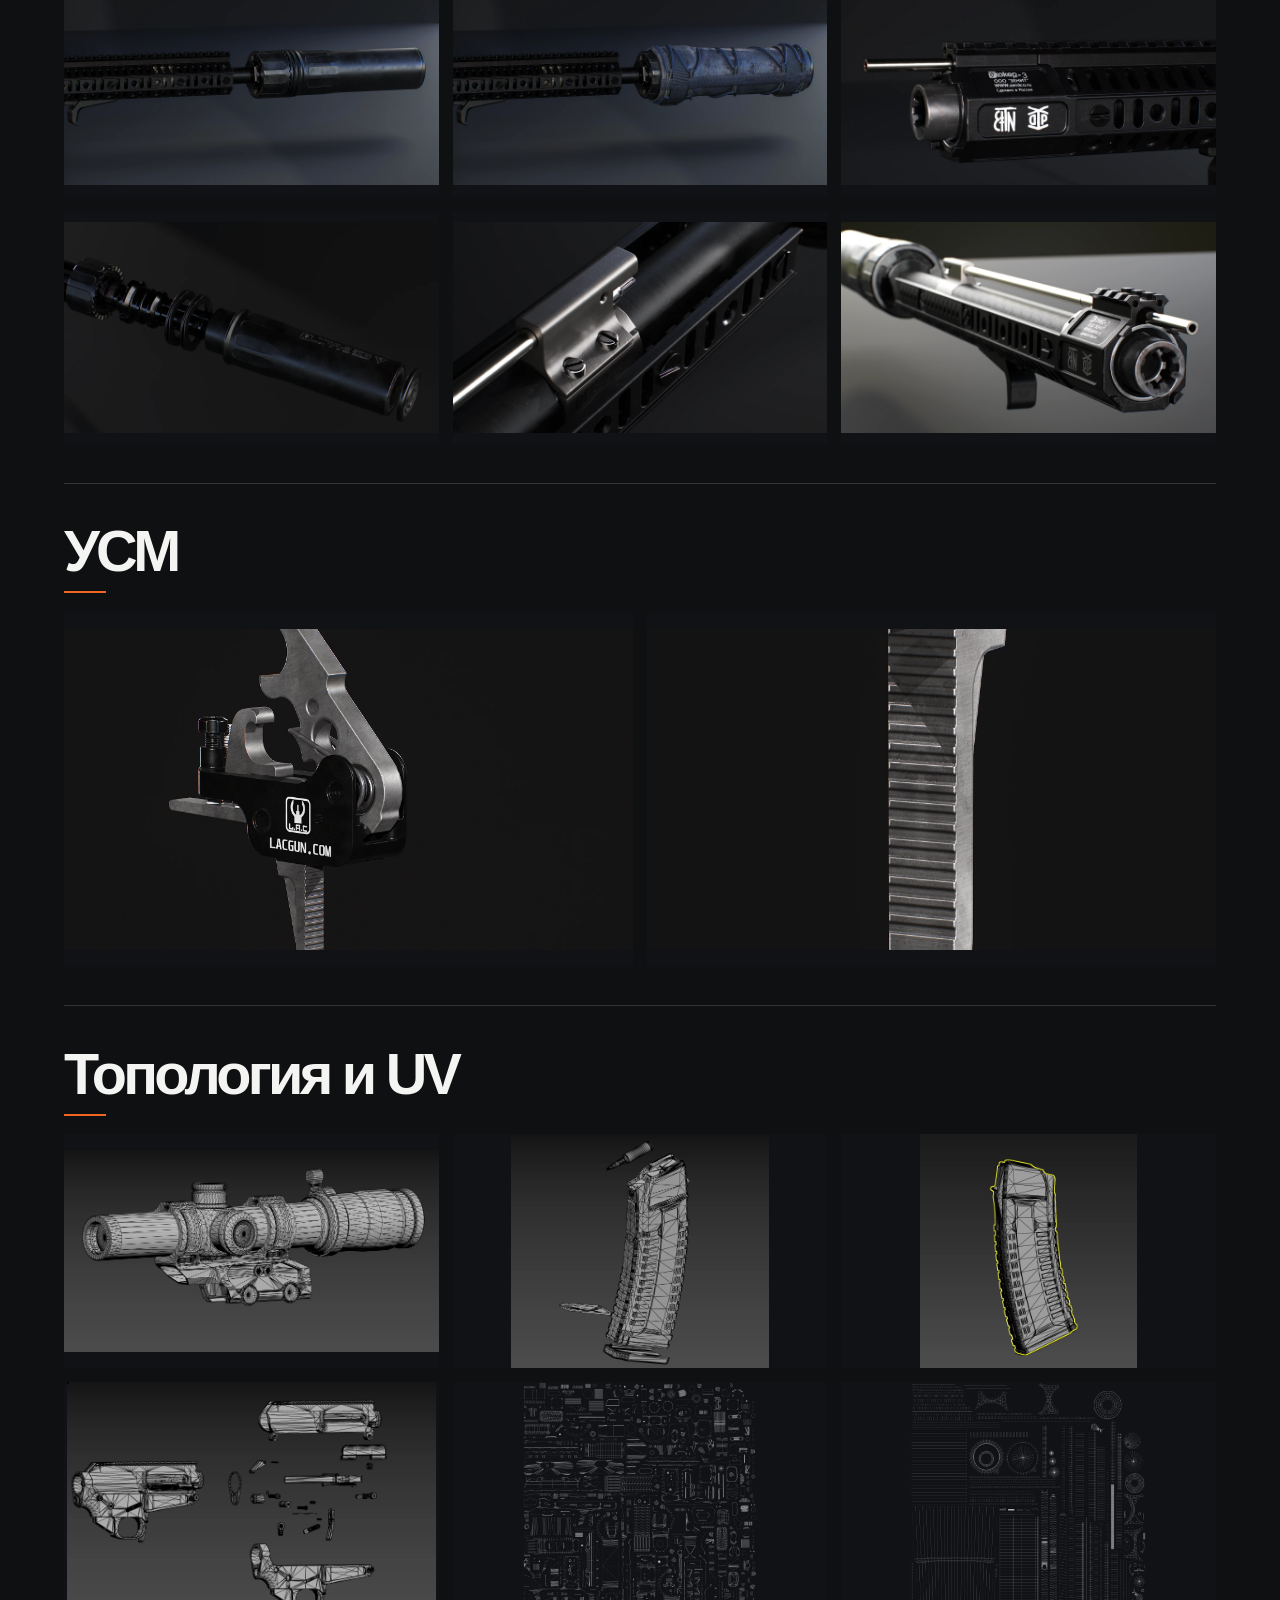
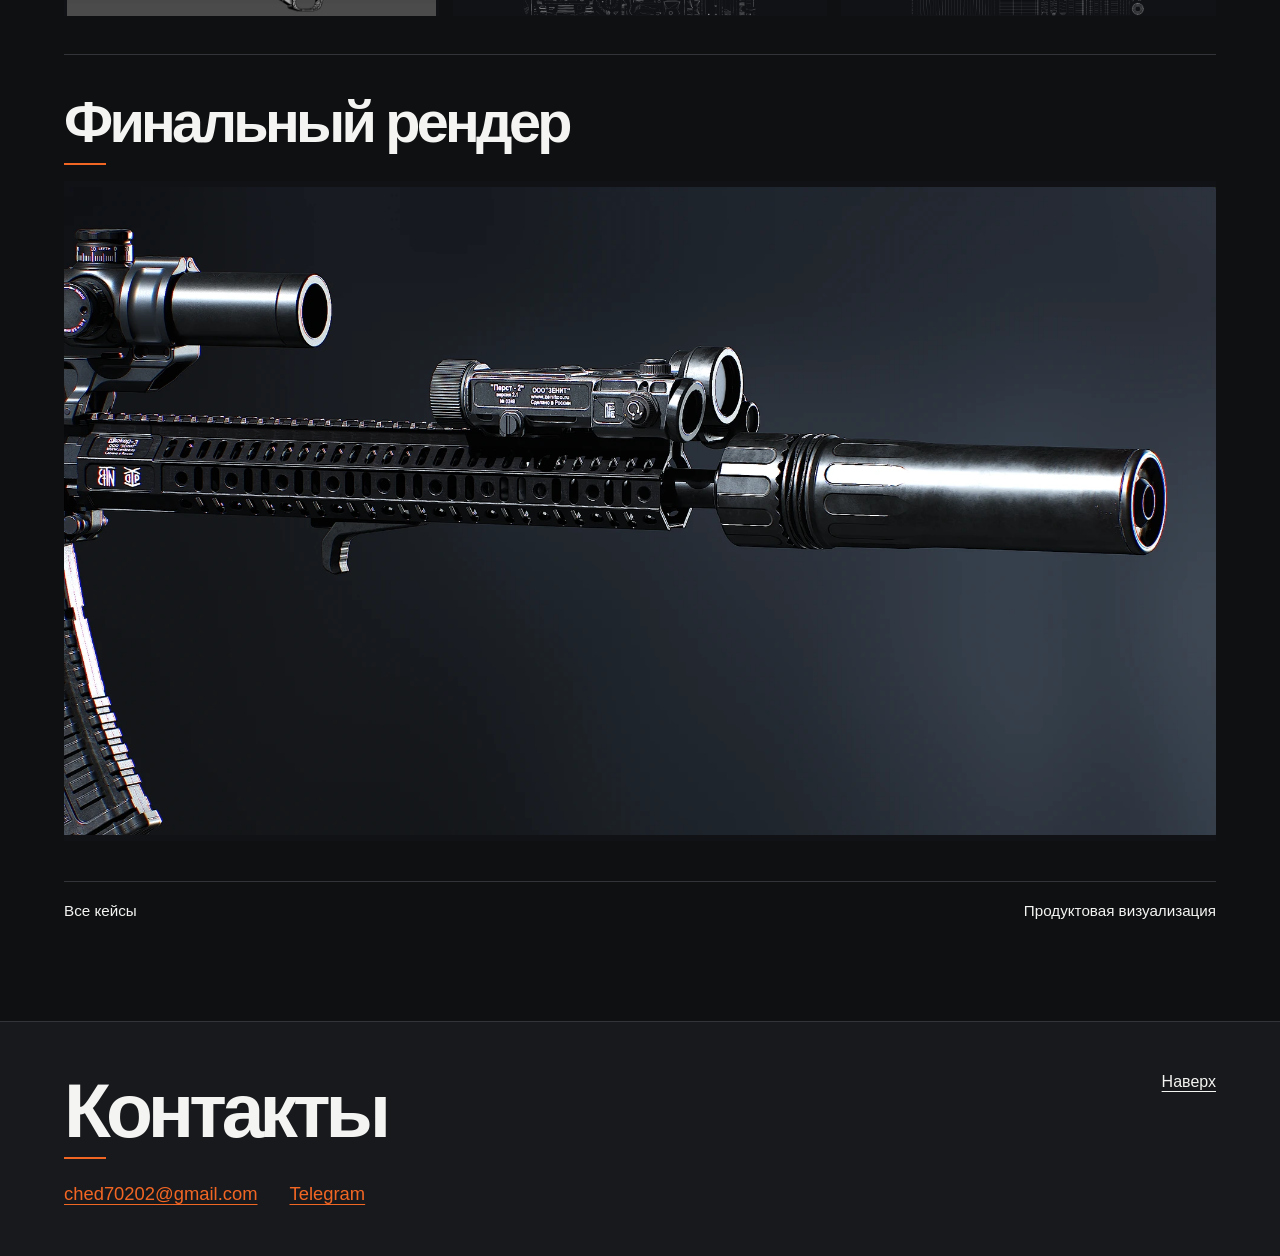
==== commit 2b4f771c: "Add two renders to the magazine gallery" ====
--- a/aaa-hard-surface.html
+++ b/aaa-hard-surface.html
@@ -77,12 +77,14 @@
     </div>
   </section>
   <section class="case-project aaa-gallery">
-    <h2>Магазин</h2>
+    <h2 id="magazine">Магазин</h2>
     <div class="aaa-frames">
           <a href="./assets/aaa-14.webp" data-zoom><img src="./assets/aaa-14.webp" width="1360" height="768" loading="lazy" alt="Магазин в игровом ракурсе"></a>
           <a href="./assets/aaa-15.webp" data-zoom><img src="./assets/aaa-15.webp" width="1600" height="900" loading="lazy" alt="Магазин в предметном ракурсе"></a>
           <a href="./assets/aaa-16.webp" data-zoom><img src="./assets/aaa-16.webp" width="1600" height="900" loading="lazy" alt="Несколько ракурсов магазина"></a>
           <a href="./assets/aaa-17.webp" data-zoom><img src="./assets/aaa-17.webp" width="1600" height="900" loading="lazy" alt="Крупный план верхней части магазина"></a>
+          <a href="./assets/aaa-magazine-cartridges.webp" data-zoom><img src="./assets/aaa-magazine-cartridges.webp" width="2560" height="1440" loading="lazy" alt="Крупный план магазина игрового ассета с патронами"></a>
+          <a href="./assets/aaa-magazine-body.webp" data-zoom><img src="./assets/aaa-magazine-body.webp" width="2560" height="1440" loading="lazy" alt="Фактура и маркировка на корпусе магазина игрового ассета"></a>
     </div>
   </section>
   <section class="case-project aaa-gallery">
